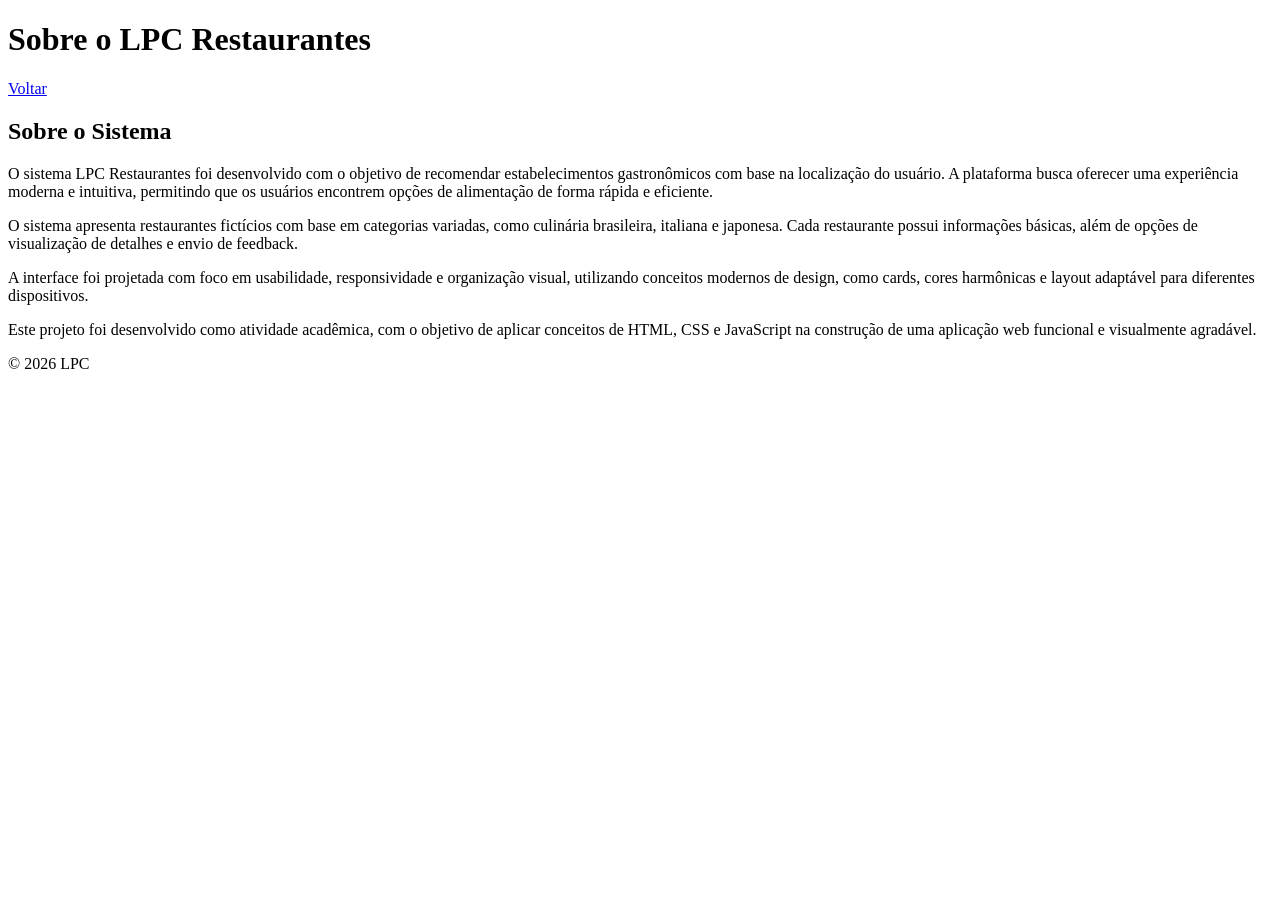
==== public/sobre.html @ ff784747 "Projeto restaurante completo" ====
<!DOCTYPE html>
<html lang="pt-br">
<head>
<meta charset="UTF-8">
<meta name="viewport" content="width=device-width, initial-scale=1.0">
<title>Sobre o Sistema</title>
<link rel="stylesheet" href="style.css">
</head>

<body>

<header>
    <h1>Sobre o LPC Restaurantes</h1>
    <nav>
        <a href="index.html">Voltar</a>
    </nav>
</header>

<section class="conteudo">

    <h2>Sobre o Sistema</h2>

    <div class="colunas">

        <p>
        O sistema LPC Restaurantes foi desenvolvido com o objetivo de recomendar estabelecimentos gastronômicos com base na localização do usuário. A plataforma busca oferecer uma experiência moderna e intuitiva, permitindo que os usuários encontrem opções de alimentação de forma rápida e eficiente.
        </p>

        <p>
        O sistema apresenta restaurantes fictícios com base em categorias variadas, como culinária brasileira, italiana e japonesa. Cada restaurante possui informações básicas, além de opções de visualização de detalhes e envio de feedback.
        </p>

        <p>
        A interface foi projetada com foco em usabilidade, responsividade e organização visual, utilizando conceitos modernos de design, como cards, cores harmônicas e layout adaptável para diferentes dispositivos.
        </p>

        <p>
        Este projeto foi desenvolvido como atividade acadêmica, com o objetivo de aplicar conceitos de HTML, CSS e JavaScript na construção de uma aplicação web funcional e visualmente agradável.
        </p>

    </div>

</section>

<footer>
    © 2026 LPC
</footer>

</body>
</html>
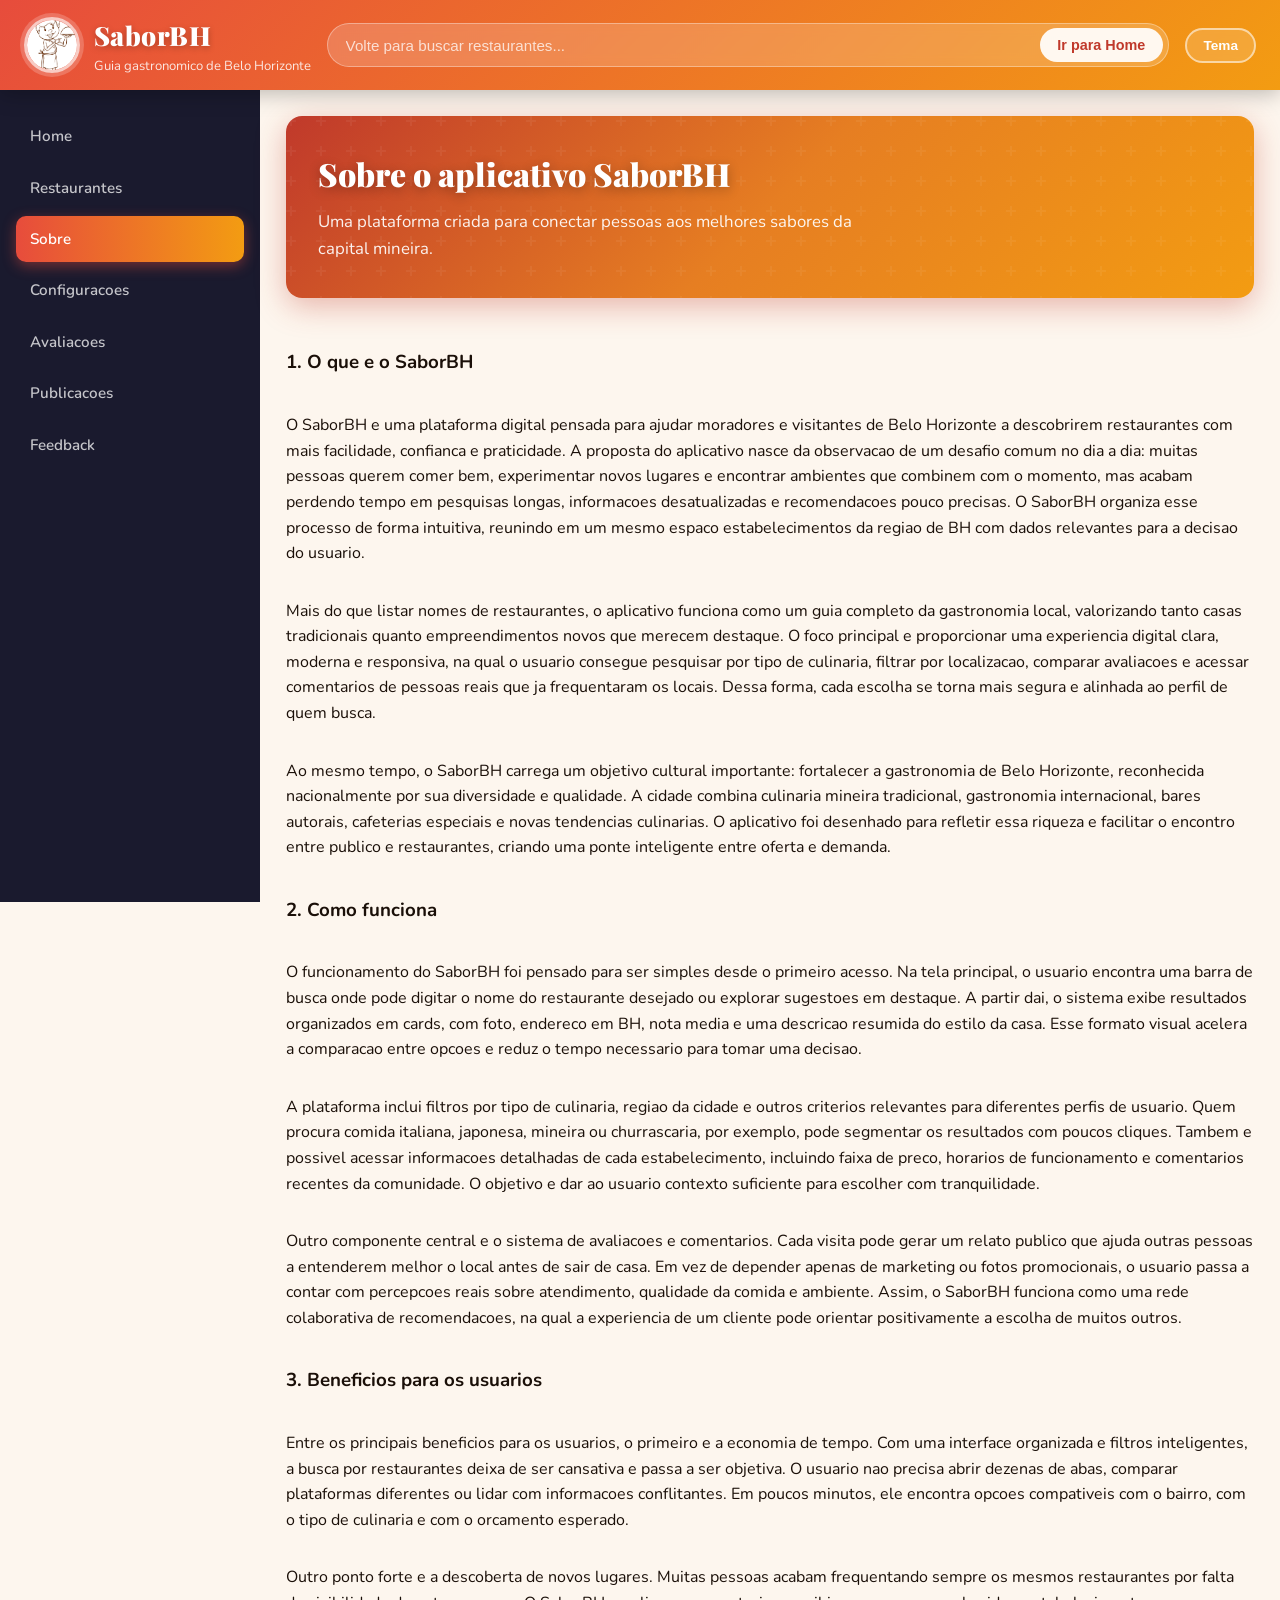
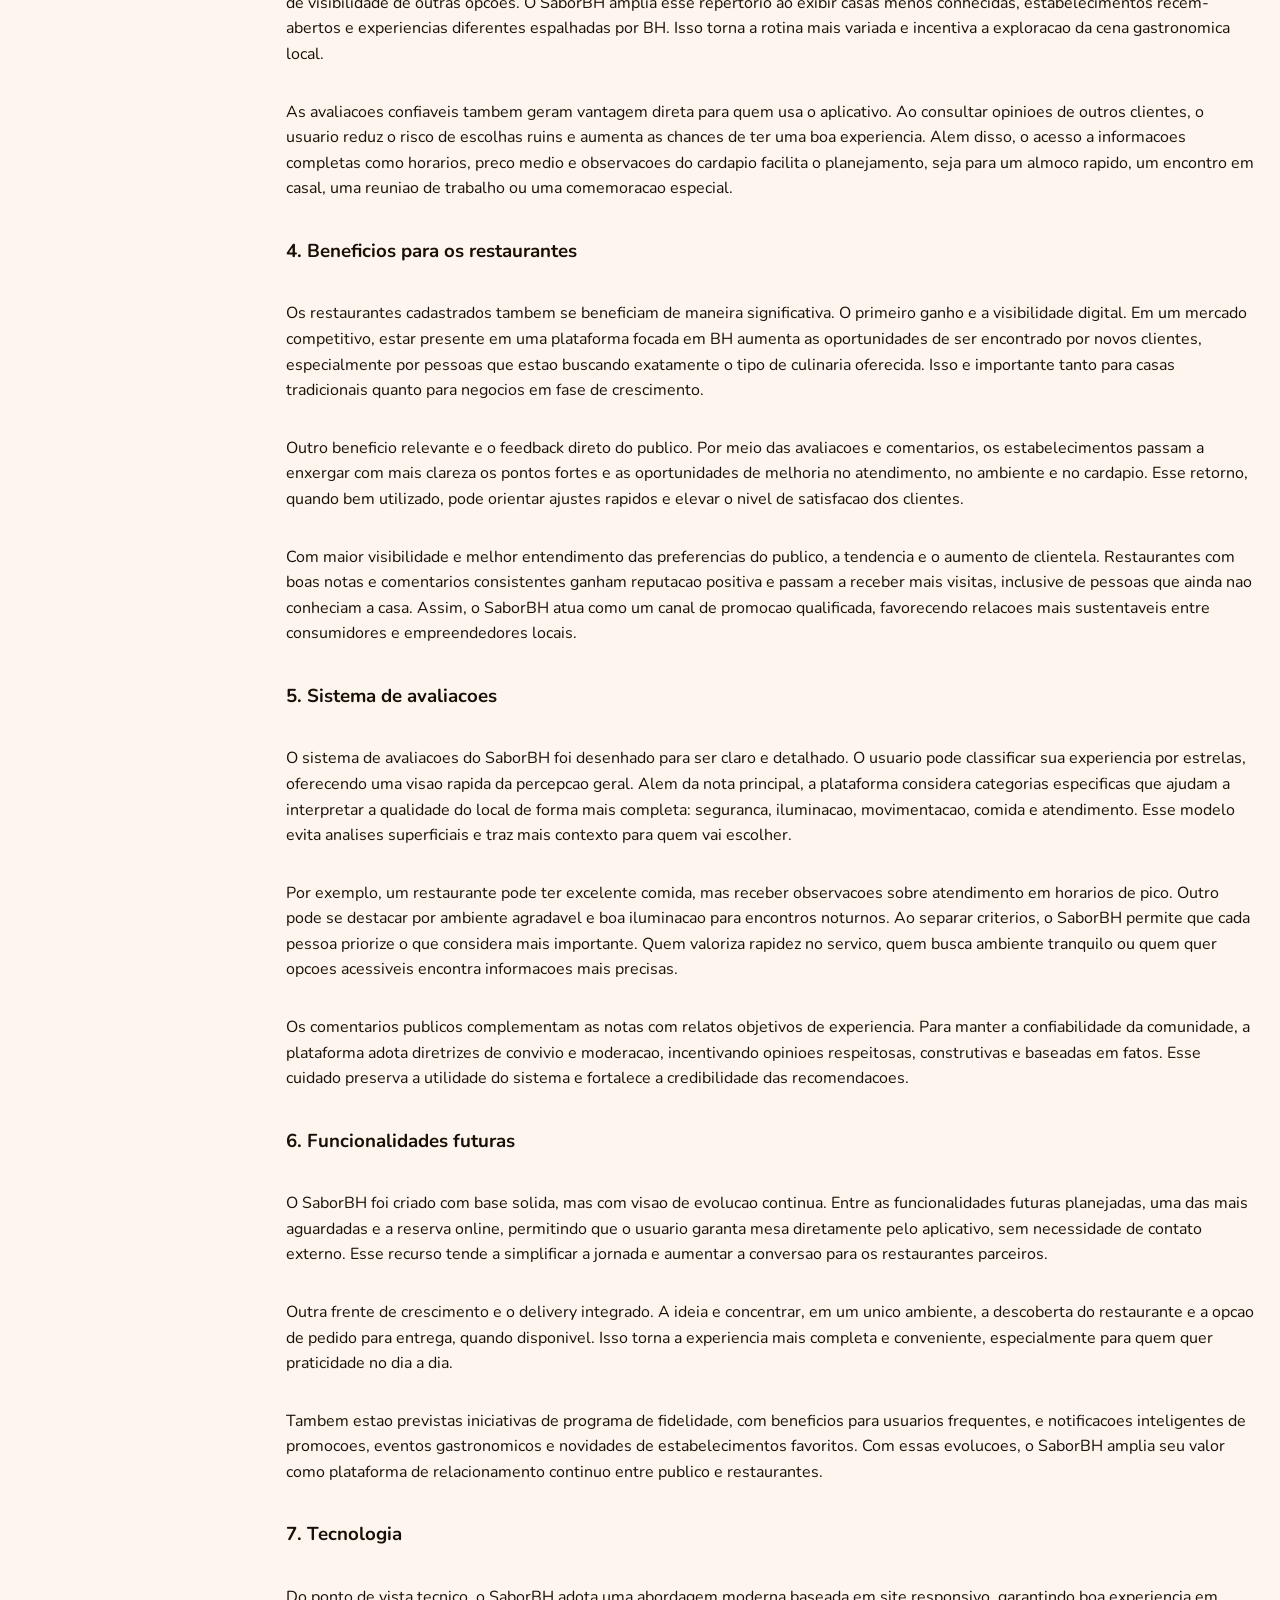
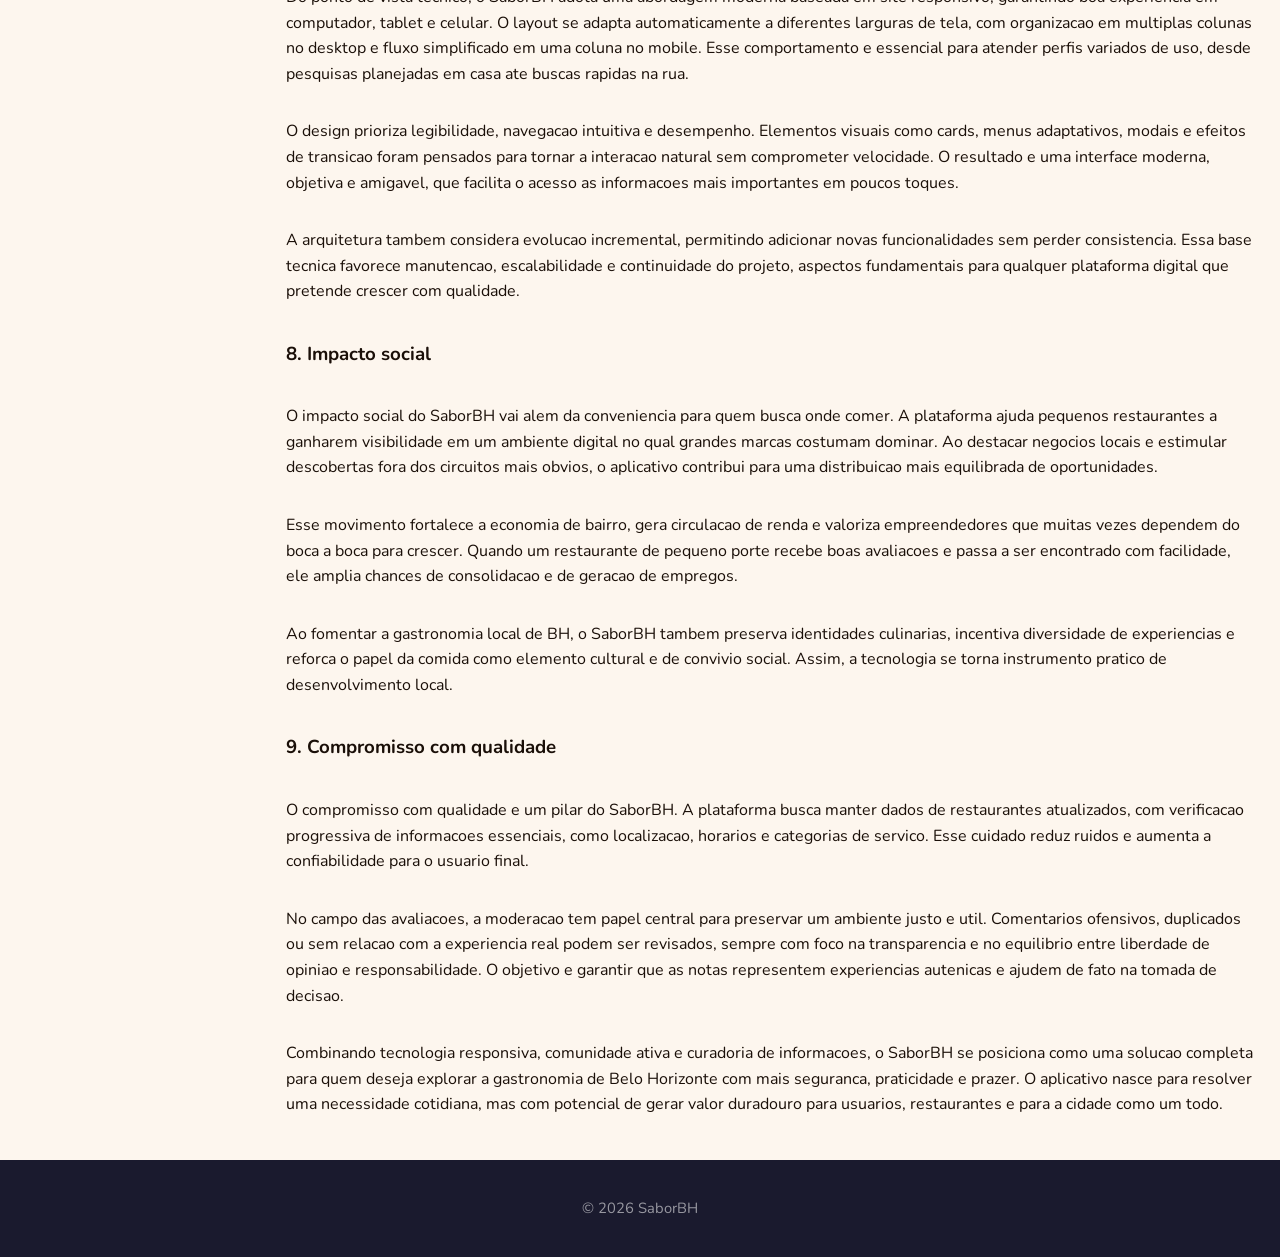
==== commit a78b76ae: "adicionei nova página sobre e melhorias no layout" ====
--- a/public/sobre.html
+++ b/public/sobre.html
@@ -1,50 +1,111 @@
 <!DOCTYPE html>
-<html lang="pt-br">
+<html lang="pt-BR">
 <head>
-<meta charset="UTF-8">
-<meta name="viewport" content="width=device-width, initial-scale=1.0">
-<title>Sobre o Sistema</title>
-<link rel="stylesheet" href="style.css">
+  <meta charset="UTF-8">
+  <meta name="viewport" content="width=device-width, initial-scale=1.0">
+  <title>Sobre o SaborBH</title>
+  <link rel="stylesheet" href="style.css">
 </head>
+<body>
+  <header class="top-header">
+    <div class="brand">
+      <img src="img/logo-chef.jpeg" alt="Logo SaborBH com chef" class="brand-logo">
+      <div class="brand-text">
+        <h1>SaborBH</h1>
+        <p>Guia gastronomico de Belo Horizonte</p>
+      </div>
+    </div>
+    <form class="search-box" action="index.html">
+      <input type="search" placeholder="Volte para buscar restaurantes..." aria-label="Pesquisar">
+      <button type="submit">Ir para Home</button>
+    </form>
+    <div class="header-actions">
+      <button id="themeToggle" class="icon-btn" type="button" aria-label="Alternar tema">Tema</button>
+      <button id="hamburgerBtn" class="icon-btn mobile-only" type="button" aria-label="Abrir menu">Menu</button>
+    </div>
+  </header>
 
-<body>
+  <nav class="mobile-nav" id="mobileNav">
+    <a href="index.html">Home</a>
+    <a href="index.html#restaurantes">Restaurantes</a>
+    <a href="sobre.html" class="active">Sobre</a>
+    <a href="index.html#configuracoes">Configuracoes</a>
+    <a href="index.html#avaliacoes">Avaliacoes</a>
+    <a href="index.html#publicacoes">Publicacoes</a>
+    <a href="index.html#feedback">Feedback</a>
+  </nav>
 
-<header>
-    <h1>Sobre o LPC Restaurantes</h1>
-    <nav>
-        <a href="index.html">Voltar</a>
-    </nav>
-</header>
+  <div class="app-shell about-shell">
+    <aside class="sidebar" id="sidebar">
+      <nav>
+        <a href="index.html">Home</a>
+        <a href="index.html#restaurantes">Restaurantes</a>
+        <a href="sobre.html" class="active">Sobre</a>
+        <a href="index.html#configuracoes">Configuracoes</a>
+        <a href="index.html#avaliacoes">Avaliacoes</a>
+        <a href="index.html#publicacoes">Publicacoes</a>
+        <a href="index.html#feedback">Feedback</a>
+      </nav>
+    </aside>
 
-<section class="conteudo">
+    <main class="main-content">
+      <section class="hero">
+        <h2>Sobre o aplicativo SaborBH</h2>
+        <p>Uma plataforma criada para conectar pessoas aos melhores sabores da capital mineira.</p>
+      </section>
 
-    <h2>Sobre o Sistema</h2>
+      <article class="about-content">
+        <h3>1. O que e o SaborBH</h3>
+        <p>O SaborBH e uma plataforma digital pensada para ajudar moradores e visitantes de Belo Horizonte a descobrirem restaurantes com mais facilidade, confianca e praticidade. A proposta do aplicativo nasce da observacao de um desafio comum no dia a dia: muitas pessoas querem comer bem, experimentar novos lugares e encontrar ambientes que combinem com o momento, mas acabam perdendo tempo em pesquisas longas, informacoes desatualizadas e recomendacoes pouco precisas. O SaborBH organiza esse processo de forma intuitiva, reunindo em um mesmo espaco estabelecimentos da regiao de BH com dados relevantes para a decisao do usuario.</p>
+        <p>Mais do que listar nomes de restaurantes, o aplicativo funciona como um guia completo da gastronomia local, valorizando tanto casas tradicionais quanto empreendimentos novos que merecem destaque. O foco principal e proporcionar uma experiencia digital clara, moderna e responsiva, na qual o usuario consegue pesquisar por tipo de culinaria, filtrar por localizacao, comparar avaliacoes e acessar comentarios de pessoas reais que ja frequentaram os locais. Dessa forma, cada escolha se torna mais segura e alinhada ao perfil de quem busca.</p>
+        <p>Ao mesmo tempo, o SaborBH carrega um objetivo cultural importante: fortalecer a gastronomia de Belo Horizonte, reconhecida nacionalmente por sua diversidade e qualidade. A cidade combina culinaria mineira tradicional, gastronomia internacional, bares autorais, cafeterias especiais e novas tendencias culinarias. O aplicativo foi desenhado para refletir essa riqueza e facilitar o encontro entre publico e restaurantes, criando uma ponte inteligente entre oferta e demanda.</p>
 
-    <div class="colunas">
+        <h3>2. Como funciona</h3>
+        <p>O funcionamento do SaborBH foi pensado para ser simples desde o primeiro acesso. Na tela principal, o usuario encontra uma barra de busca onde pode digitar o nome do restaurante desejado ou explorar sugestoes em destaque. A partir dai, o sistema exibe resultados organizados em cards, com foto, endereco em BH, nota media e uma descricao resumida do estilo da casa. Esse formato visual acelera a comparacao entre opcoes e reduz o tempo necessario para tomar uma decisao.</p>
+        <p>A plataforma inclui filtros por tipo de culinaria, regiao da cidade e outros criterios relevantes para diferentes perfis de usuario. Quem procura comida italiana, japonesa, mineira ou churrascaria, por exemplo, pode segmentar os resultados com poucos cliques. Tambem e possivel acessar informacoes detalhadas de cada estabelecimento, incluindo faixa de preco, horarios de funcionamento e comentarios recentes da comunidade. O objetivo e dar ao usuario contexto suficiente para escolher com tranquilidade.</p>
+        <p>Outro componente central e o sistema de avaliacoes e comentarios. Cada visita pode gerar um relato publico que ajuda outras pessoas a entenderem melhor o local antes de sair de casa. Em vez de depender apenas de marketing ou fotos promocionais, o usuario passa a contar com percepcoes reais sobre atendimento, qualidade da comida e ambiente. Assim, o SaborBH funciona como uma rede colaborativa de recomendacoes, na qual a experiencia de um cliente pode orientar positivamente a escolha de muitos outros.</p>
 
-        <p>
-        O sistema LPC Restaurantes foi desenvolvido com o objetivo de recomendar estabelecimentos gastronômicos com base na localização do usuário. A plataforma busca oferecer uma experiência moderna e intuitiva, permitindo que os usuários encontrem opções de alimentação de forma rápida e eficiente.
-        </p>
+        <h3>3. Beneficios para os usuarios</h3>
+        <p>Entre os principais beneficios para os usuarios, o primeiro e a economia de tempo. Com uma interface organizada e filtros inteligentes, a busca por restaurantes deixa de ser cansativa e passa a ser objetiva. O usuario nao precisa abrir dezenas de abas, comparar plataformas diferentes ou lidar com informacoes conflitantes. Em poucos minutos, ele encontra opcoes compativeis com o bairro, com o tipo de culinaria e com o orcamento esperado.</p>
+        <p>Outro ponto forte e a descoberta de novos lugares. Muitas pessoas acabam frequentando sempre os mesmos restaurantes por falta de visibilidade de outras opcoes. O SaborBH amplia esse repertorio ao exibir casas menos conhecidas, estabelecimentos recem-abertos e experiencias diferentes espalhadas por BH. Isso torna a rotina mais variada e incentiva a exploracao da cena gastronomica local.</p>
+        <p>As avaliacoes confiaveis tambem geram vantagem direta para quem usa o aplicativo. Ao consultar opinioes de outros clientes, o usuario reduz o risco de escolhas ruins e aumenta as chances de ter uma boa experiencia. Alem disso, o acesso a informacoes completas como horarios, preco medio e observacoes do cardapio facilita o planejamento, seja para um almoco rapido, um encontro em casal, uma reuniao de trabalho ou uma comemoracao especial.</p>
 
-        <p>
-        O sistema apresenta restaurantes fictícios com base em categorias variadas, como culinária brasileira, italiana e japonesa. Cada restaurante possui informações básicas, além de opções de visualização de detalhes e envio de feedback.
-        </p>
+        <h3>4. Beneficios para os restaurantes</h3>
+        <p>Os restaurantes cadastrados tambem se beneficiam de maneira significativa. O primeiro ganho e a visibilidade digital. Em um mercado competitivo, estar presente em uma plataforma focada em BH aumenta as oportunidades de ser encontrado por novos clientes, especialmente por pessoas que estao buscando exatamente o tipo de culinaria oferecida. Isso e importante tanto para casas tradicionais quanto para negocios em fase de crescimento.</p>
+        <p>Outro beneficio relevante e o feedback direto do publico. Por meio das avaliacoes e comentarios, os estabelecimentos passam a enxergar com mais clareza os pontos fortes e as oportunidades de melhoria no atendimento, no ambiente e no cardapio. Esse retorno, quando bem utilizado, pode orientar ajustes rapidos e elevar o nivel de satisfacao dos clientes.</p>
+        <p>Com maior visibilidade e melhor entendimento das preferencias do publico, a tendencia e o aumento de clientela. Restaurantes com boas notas e comentarios consistentes ganham reputacao positiva e passam a receber mais visitas, inclusive de pessoas que ainda nao conheciam a casa. Assim, o SaborBH atua como um canal de promocao qualificada, favorecendo relacoes mais sustentaveis entre consumidores e empreendedores locais.</p>
 
-        <p>
-        A interface foi projetada com foco em usabilidade, responsividade e organização visual, utilizando conceitos modernos de design, como cards, cores harmônicas e layout adaptável para diferentes dispositivos.
-        </p>
+        <h3>5. Sistema de avaliacoes</h3>
+        <p>O sistema de avaliacoes do SaborBH foi desenhado para ser claro e detalhado. O usuario pode classificar sua experiencia por estrelas, oferecendo uma visao rapida da percepcao geral. Alem da nota principal, a plataforma considera categorias especificas que ajudam a interpretar a qualidade do local de forma mais completa: seguranca, iluminacao, movimentacao, comida e atendimento. Esse modelo evita analises superficiais e traz mais contexto para quem vai escolher.</p>
+        <p>Por exemplo, um restaurante pode ter excelente comida, mas receber observacoes sobre atendimento em horarios de pico. Outro pode se destacar por ambiente agradavel e boa iluminacao para encontros noturnos. Ao separar criterios, o SaborBH permite que cada pessoa priorize o que considera mais importante. Quem valoriza rapidez no servico, quem busca ambiente tranquilo ou quem quer opcoes acessiveis encontra informacoes mais precisas.</p>
+        <p>Os comentarios publicos complementam as notas com relatos objetivos de experiencia. Para manter a confiabilidade da comunidade, a plataforma adota diretrizes de convivio e moderacao, incentivando opinioes respeitosas, construtivas e baseadas em fatos. Esse cuidado preserva a utilidade do sistema e fortalece a credibilidade das recomendacoes.</p>
 
-        <p>
-        Este projeto foi desenvolvido como atividade acadêmica, com o objetivo de aplicar conceitos de HTML, CSS e JavaScript na construção de uma aplicação web funcional e visualmente agradável.
-        </p>
+        <h3>6. Funcionalidades futuras</h3>
+        <p>O SaborBH foi criado com base solida, mas com visao de evolucao continua. Entre as funcionalidades futuras planejadas, uma das mais aguardadas e a reserva online, permitindo que o usuario garanta mesa diretamente pelo aplicativo, sem necessidade de contato externo. Esse recurso tende a simplificar a jornada e aumentar a conversao para os restaurantes parceiros.</p>
+        <p>Outra frente de crescimento e o delivery integrado. A ideia e concentrar, em um unico ambiente, a descoberta do restaurante e a opcao de pedido para entrega, quando disponivel. Isso torna a experiencia mais completa e conveniente, especialmente para quem quer praticidade no dia a dia.</p>
+        <p>Tambem estao previstas iniciativas de programa de fidelidade, com beneficios para usuarios frequentes, e notificacoes inteligentes de promocoes, eventos gastronomicos e novidades de estabelecimentos favoritos. Com essas evolucoes, o SaborBH amplia seu valor como plataforma de relacionamento continuo entre publico e restaurantes.</p>
 
-    </div>
+        <h3>7. Tecnologia</h3>
+        <p>Do ponto de vista tecnico, o SaborBH adota uma abordagem moderna baseada em site responsivo, garantindo boa experiencia em computador, tablet e celular. O layout se adapta automaticamente a diferentes larguras de tela, com organizacao em multiplas colunas no desktop e fluxo simplificado em uma coluna no mobile. Esse comportamento e essencial para atender perfis variados de uso, desde pesquisas planejadas em casa ate buscas rapidas na rua.</p>
+        <p>O design prioriza legibilidade, navegacao intuitiva e desempenho. Elementos visuais como cards, menus adaptativos, modais e efeitos de transicao foram pensados para tornar a interacao natural sem comprometer velocidade. O resultado e uma interface moderna, objetiva e amigavel, que facilita o acesso as informacoes mais importantes em poucos toques.</p>
+        <p>A arquitetura tambem considera evolucao incremental, permitindo adicionar novas funcionalidades sem perder consistencia. Essa base tecnica favorece manutencao, escalabilidade e continuidade do projeto, aspectos fundamentais para qualquer plataforma digital que pretende crescer com qualidade.</p>
 
-</section>
+        <h3>8. Impacto social</h3>
+        <p>O impacto social do SaborBH vai alem da conveniencia para quem busca onde comer. A plataforma ajuda pequenos restaurantes a ganharem visibilidade em um ambiente digital no qual grandes marcas costumam dominar. Ao destacar negocios locais e estimular descobertas fora dos circuitos mais obvios, o aplicativo contribui para uma distribuicao mais equilibrada de oportunidades.</p>
+        <p>Esse movimento fortalece a economia de bairro, gera circulacao de renda e valoriza empreendedores que muitas vezes dependem do boca a boca para crescer. Quando um restaurante de pequeno porte recebe boas avaliacoes e passa a ser encontrado com facilidade, ele amplia chances de consolidacao e de geracao de empregos.</p>
+        <p>Ao fomentar a gastronomia local de BH, o SaborBH tambem preserva identidades culinarias, incentiva diversidade de experiencias e reforca o papel da comida como elemento cultural e de convivio social. Assim, a tecnologia se torna instrumento pratico de desenvolvimento local.</p>
 
-<footer>
-    © 2026 LPC
-</footer>
+        <h3>9. Compromisso com qualidade</h3>
+        <p>O compromisso com qualidade e um pilar do SaborBH. A plataforma busca manter dados de restaurantes atualizados, com verificacao progressiva de informacoes essenciais, como localizacao, horarios e categorias de servico. Esse cuidado reduz ruidos e aumenta a confiabilidade para o usuario final.</p>
+        <p>No campo das avaliacoes, a moderacao tem papel central para preservar um ambiente justo e util. Comentarios ofensivos, duplicados ou sem relacao com a experiencia real podem ser revisados, sempre com foco na transparencia e no equilibrio entre liberdade de opiniao e responsabilidade. O objetivo e garantir que as notas representem experiencias autenicas e ajudem de fato na tomada de decisao.</p>
+        <p>Combinando tecnologia responsiva, comunidade ativa e curadoria de informacoes, o SaborBH se posiciona como uma solucao completa para quem deseja explorar a gastronomia de Belo Horizonte com mais seguranca, praticidade e prazer. O aplicativo nasce para resolver uma necessidade cotidiana, mas com potencial de gerar valor duradouro para usuarios, restaurantes e para a cidade como um todo.</p>
+      </article>
+    </main>
+  </div>
 
+  <footer>
+    <p>© 2026 SaborBH</p>
+  </footer>
+  <script src="script.js"></script>
 </body>
 </html>
--- a/public/style.css
+++ b/public/style.css
@@ -0,0 +1,783 @@
+/* ===================================================
+   SaborBH — Design System
+   Paleta: vermelho-laranja-dourado (restaurante)
+   Tipografia: Georgia (display) + Segoe UI (corpo)
+   =================================================== */
+
+@import url('https://fonts.googleapis.com/css2?family=Playfair+Display:wght@700;900&family=Nunito:wght@400;600;700&display=swap');
+
+:root {
+  /* Cores base */
+  --bg:            #fdf6ee;
+  --surface:       #ffffff;
+  --surface-alt:   #fff3e0;
+  --surface-soft:  #ffecd2;
+
+  /* Texto */
+  --text:          #1a0f08;
+  --text-sec:      #5a3a26;
+  --muted:         #8b6351;
+
+  /* Marca */
+  --red:           #e74c3c;
+  --red-deep:      #c0392b;
+  --orange:        #f39c12;
+  --orange-deep:   #d68910;
+  --gold:          #f1c40f;
+  --gold-deep:     #d4ac0d;
+
+  /* Ação */
+  --btn-blue:      #3498db;
+  --btn-blue-deep: #2176ae;
+  --btn-green:     #27ae60;
+  --btn-green-deep:#1e8449;
+
+  /* Gradientes */
+  --header-grad:   linear-gradient(135deg, #e74c3c 0%, #f39c12 100%);
+  --hero-grad:     linear-gradient(135deg, #c0392b 0%, #e67e22 50%, #f39c12 100%);
+  --sidebar-bg:    #1a1a2e;
+  --sidebar-hover: #16213e;
+  --sidebar-active:#e74c3c;
+
+  /* Sombras */
+  --shadow-card:   0 4px 16px rgba(231,76,60,0.10);
+  --shadow-hover:  0 8px 28px rgba(231,76,60,0.28);
+  --shadow-btn:    0 3px 10px rgba(0,0,0,0.18);
+
+  /* Bordas */
+  --border:        #fcd5b0;
+  --radius:        16px;
+  --radius-sm:     10px;
+  --radius-pill:   999px;
+}
+
+/* Dark mode */
+body.dark {
+  --bg:            #110b07;
+  --surface:       #1e1108;
+  --surface-alt:   #261509;
+  --surface-soft:  #2e1a0d;
+  --text:          #fdebd0;
+  --text-sec:      #f0c08a;
+  --muted:         #c48e6a;
+  --border:        #4a2e1a;
+  --shadow-card:   0 4px 18px rgba(0,0,0,0.45);
+  --shadow-hover:  0 10px 32px rgba(231,76,60,0.35);
+}
+
+/* ─── Reset ─────────────────────────────────────── */
+*, *::before, *::after { box-sizing: border-box; }
+
+body {
+  margin: 0;
+  font-family: 'Nunito', 'Segoe UI', Tahoma, sans-serif;
+  background: var(--bg);
+  color: var(--text);
+  line-height: 1.6;
+  transition: background .3s ease, color .3s ease;
+}
+
+a { color: inherit; text-decoration: none; }
+
+/* ─── HEADER ─────────────────────────────────────── */
+.top-header {
+  position: sticky;
+  top: 0;
+  z-index: 100;
+  background: var(--header-grad);
+  display: grid;
+  grid-template-columns: auto 1fr auto;
+  gap: 1rem;
+  align-items: center;
+  padding: 0.85rem 1.5rem;
+  box-shadow: 0 4px 20px rgba(0,0,0,0.25);
+}
+
+.brand {
+  display: flex;
+  align-items: center;
+  gap: 0.85rem;
+}
+
+.brand-logo {
+  width: 56px;
+  height: 56px;
+  border-radius: 50%;
+  object-fit: cover;
+  border: 3px solid rgba(255,255,255,0.7);
+  box-shadow: 0 0 0 4px rgba(255,255,255,0.2);
+  transition: transform .3s ease;
+}
+
+.brand-logo:hover { transform: scale(1.08) rotate(3deg); }
+
+.brand-text h1 {
+  margin: 0;
+  font-family: 'Playfair Display', Georgia, serif;
+  font-size: 1.65rem;
+  font-weight: 900;
+  color: #fff;
+  letter-spacing: 0.5px;
+  text-shadow: 0 2px 6px rgba(0,0,0,0.25);
+}
+
+.brand-text p {
+  margin: 0;
+  font-size: 0.82rem;
+  color: rgba(255,255,255,0.85);
+}
+
+/* Search */
+.search-box {
+  display: flex;
+  align-items: center;
+  gap: 0.5rem;
+  background: rgba(255,255,255,0.18);
+  border: 1px solid rgba(255,255,255,0.35);
+  border-radius: var(--radius-pill);
+  padding: 0.25rem 0.35rem 0.25rem 1rem;
+  backdrop-filter: blur(6px);
+  transition: background .25s ease, box-shadow .25s ease;
+}
+
+.search-box:focus-within {
+  background: rgba(255,255,255,0.28);
+  box-shadow: 0 0 0 3px rgba(255,255,255,0.35);
+}
+
+.search-box input {
+  flex: 1;
+  border: none;
+  background: transparent;
+  color: #fff;
+  font-size: 0.95rem;
+  outline: none;
+  min-width: 0;
+}
+
+.search-box input::placeholder { color: rgba(255,255,255,0.75); }
+
+.search-box button {
+  background: rgba(255,255,255,0.92);
+  color: var(--red-deep);
+  border: none;
+  border-radius: var(--radius-pill);
+  padding: 0.55rem 1.1rem;
+  font-weight: 700;
+  font-size: 0.9rem;
+  cursor: pointer;
+  transition: background .25s ease, transform .2s ease;
+  white-space: nowrap;
+}
+
+.search-box button:hover {
+  background: #fff;
+  transform: scale(1.04);
+}
+
+/* Header actions */
+.header-actions { display: flex; gap: 0.5rem; }
+
+.icon-btn {
+  border: 2px solid rgba(255,255,255,0.55);
+  border-radius: var(--radius-pill);
+  padding: 0.5rem 1rem;
+  background: rgba(255,255,255,0.15);
+  color: #fff;
+  font-weight: 700;
+  font-size: 0.85rem;
+  cursor: pointer;
+  transition: background .25s ease, border-color .25s ease, transform .2s ease;
+  backdrop-filter: blur(4px);
+}
+
+.icon-btn:hover {
+  background: rgba(255,255,255,0.30);
+  border-color: rgba(255,255,255,0.80);
+  transform: translateY(-2px);
+}
+
+/* ─── LAYOUT SHELL ───────────────────────────────── */
+.app-shell {
+  display: grid;
+  grid-template-columns: 260px minmax(0, 1fr);
+  min-height: calc(100vh - 88px);
+}
+
+/* ─── SIDEBAR ─────────────────────────────────────── */
+.sidebar {
+  background: var(--sidebar-bg);
+  padding: 1.4rem 1rem;
+  position: sticky;
+  top: 88px;
+  height: calc(100vh - 88px);
+  overflow-y: auto;
+  flex-shrink: 0;
+}
+
+.sidebar-label {
+  font-size: 0.72rem;
+  font-weight: 700;
+  letter-spacing: 1.5px;
+  text-transform: uppercase;
+  color: rgba(255,255,255,0.35);
+  padding: 0 0.5rem;
+  margin: 1rem 0 0.5rem;
+}
+
+.sidebar-label:first-child { margin-top: 0; }
+
+.sidebar nav {
+  display: flex;
+  flex-direction: column;
+  gap: 0.3rem;
+}
+
+.sidebar nav a {
+  display: flex;
+  align-items: center;
+  gap: 0.75rem;
+  padding: 0.7rem 0.9rem;
+  border-radius: var(--radius-sm);
+  color: rgba(255,255,255,0.75);
+  font-weight: 600;
+  font-size: 0.95rem;
+  transition: background .25s ease, color .25s ease, transform .2s ease;
+}
+
+.sidebar nav a .nav-icon {
+  font-size: 1.15rem;
+  flex-shrink: 0;
+}
+
+.sidebar nav a:hover {
+  background: var(--sidebar-hover);
+  color: #fff;
+  transform: translateX(4px);
+}
+
+.sidebar nav a.active {
+  background: linear-gradient(90deg, var(--red), var(--orange));
+  color: #fff;
+  box-shadow: 0 4px 14px rgba(231,76,60,0.45);
+}
+
+/* ─── MOBILE NAV ──────────────────────────────────── */
+.mobile-nav {
+  display: none;
+  background: var(--sidebar-bg);
+  padding: 0.8rem 1rem;
+  gap: 0.25rem;
+}
+
+.mobile-nav.open {
+  display: grid;
+}
+
+.mobile-nav a {
+  display: flex;
+  align-items: center;
+  gap: 0.6rem;
+  padding: 0.65rem 0.85rem;
+  border-radius: var(--radius-sm);
+  color: rgba(255,255,255,0.8);
+  font-weight: 600;
+  transition: background .25s ease, color .25s ease;
+}
+
+.mobile-nav a:hover { background: var(--sidebar-hover); color: #fff; }
+.mobile-nav a.active { background: var(--red); color: #fff; }
+
+/* ─── MAIN CONTENT ────────────────────────────────── */
+.main-content { padding: 1.6rem; }
+
+/* ─── HERO ────────────────────────────────────────── */
+.hero {
+  background: var(--hero-grad);
+  border-radius: var(--radius);
+  padding: 2rem 2rem 2.2rem;
+  margin-bottom: 2rem;
+  color: #fff;
+  position: relative;
+  overflow: hidden;
+  box-shadow: 0 8px 30px rgba(192,57,43,0.35);
+}
+
+.hero::before {
+  content: '';
+  position: absolute;
+  inset: 0;
+  background: url("data:image/svg+xml,%3Csvg width='60' height='60' viewBox='0 0 60 60' xmlns='http://www.w3.org/2000/svg'%3E%3Cg fill='none' fill-rule='evenodd'%3E%3Cg fill='%23ffffff' fill-opacity='0.05'%3E%3Cpath d='M36 34v-4h-2v4h-4v2h4v4h2v-4h4v-2h-4zm0-30V0h-2v4h-4v2h4v4h2V6h4V4h-4zM6 34v-4H4v4H0v2h4v4h2v-4h4v-2H6zM6 4V0H4v4H0v2h4v4h2V6h4V4H6z'/%3E%3C/g%3E%3C/g%3E%3C/svg%3E");
+  pointer-events: none;
+}
+
+.hero h2 {
+  margin: 0 0 0.6rem;
+  font-family: 'Playfair Display', Georgia, serif;
+  font-size: 2rem;
+  font-weight: 900;
+  text-shadow: 0 3px 12px rgba(0,0,0,0.3);
+  position: relative;
+}
+
+.hero p {
+  margin: 0;
+  font-size: 1.05rem;
+  color: rgba(255,255,255,0.92);
+  max-width: 580px;
+  position: relative;
+}
+
+/* ─── SECTION TITLE ────────────────────────────────── */
+.section-title {
+  display: flex;
+  justify-content: space-between;
+  align-items: center;
+  gap: 1rem;
+  margin-bottom: 1rem;
+}
+
+.section-title h3 {
+  margin: 0;
+  font-family: 'Playfair Display', Georgia, serif;
+  font-size: 1.4rem;
+  font-weight: 700;
+  color: var(--red-deep);
+}
+
+.text-link {
+  color: var(--btn-blue);
+  font-weight: 700;
+  font-size: 0.9rem;
+  border-bottom: 1.5px solid transparent;
+  transition: border-color .2s ease;
+}
+
+.text-link:hover { border-bottom-color: var(--btn-blue); }
+
+/* ─── CARDS GRID ────────────────────────────────────── */
+.cards-grid {
+  display: grid;
+  grid-template-columns: repeat(3, minmax(0, 1fr));
+  gap: 1.4rem;
+}
+
+/* ─── RESTAURANT CARD ───────────────────────────────── */
+.restaurant-card {
+  background: var(--surface);
+  border: 1px solid var(--border);
+  border-radius: var(--radius);
+  overflow: hidden;
+  box-shadow: var(--shadow-card);
+  transition: transform .3s ease, box-shadow .3s ease;
+  display: flex;
+  flex-direction: column;
+}
+
+.restaurant-card:hover {
+  transform: translateY(-7px);
+  box-shadow: var(--shadow-hover);
+}
+
+.card-img-wrap {
+  position: relative;
+  overflow: hidden;
+  height: 200px;
+}
+
+.card-img-wrap img {
+  width: 100%;
+  height: 100%;
+  object-fit: cover;
+  display: block;
+  transition: transform .45s ease;
+}
+
+.restaurant-card:hover .card-img-wrap img { transform: scale(1.07); }
+
+/* Gradient overlay on image */
+.card-img-wrap::after {
+  content: '';
+  position: absolute;
+  bottom: 0; left: 0; right: 0;
+  height: 50%;
+  background: linear-gradient(to top, rgba(0,0,0,0.5), transparent);
+  pointer-events: none;
+}
+
+/* Category badge */
+.card-badge {
+  position: absolute;
+  top: 0.7rem;
+  left: 0.7rem;
+  padding: 0.25rem 0.7rem;
+  border-radius: var(--radius-pill);
+  font-size: 0.75rem;
+  font-weight: 700;
+  color: #fff;
+  z-index: 2;
+  letter-spacing: 0.3px;
+}
+
+.badge-italiana { background: linear-gradient(90deg, #8e44ad, #6c3483); }
+.badge-japonesa  { background: linear-gradient(90deg, #2980b9, #1a5276); }
+.badge-churrasco { background: linear-gradient(90deg, #c0392b, #7b241c); }
+
+.card-body {
+  padding: 1rem 1.1rem 1.1rem;
+  flex: 1;
+  display: flex;
+  flex-direction: column;
+}
+
+.card-body h4 {
+  margin: 0 0 0.3rem;
+  font-family: 'Playfair Display', Georgia, serif;
+  font-size: 1.18rem;
+  font-weight: 700;
+  color: var(--text);
+}
+
+.address {
+  display: flex;
+  align-items: center;
+  gap: 0.35rem;
+  color: var(--muted);
+  font-size: 0.88rem;
+  margin: 0 0 0.4rem;
+}
+
+.stars {
+  margin: 0.35rem 0 0.5rem;
+  color: var(--gold);
+  font-size: 1.1rem;
+  letter-spacing: 1px;
+}
+
+.stars .rating-num {
+  font-size: 0.92rem;
+  font-weight: 700;
+  color: var(--text-sec);
+  margin-left: 0.3rem;
+  vertical-align: middle;
+}
+
+.desc {
+  flex: 1;
+  margin: 0 0 0.9rem;
+  font-size: 0.92rem;
+  color: var(--text-sec);
+  line-height: 1.5;
+}
+
+.card-actions {
+  display: flex;
+  gap: 0.6rem;
+  margin-top: auto;
+}
+
+/* ─── BUTTONS ─────────────────────────────────────── */
+.btn {
+  border: none;
+  border-radius: var(--radius-pill);
+  padding: 0.55rem 1.2rem;
+  font-weight: 700;
+  font-size: 0.88rem;
+  cursor: pointer;
+  transition: transform .25s ease, box-shadow .25s ease, filter .2s ease;
+  box-shadow: var(--shadow-btn);
+}
+
+.btn:hover {
+  transform: translateY(-2px);
+  filter: brightness(1.08);
+  box-shadow: 0 5px 16px rgba(0,0,0,0.22);
+}
+
+.btn-details {
+  background: linear-gradient(135deg, var(--btn-blue), var(--btn-blue-deep));
+  color: #fff;
+}
+
+.btn-feedback {
+  background: linear-gradient(135deg, var(--btn-green), var(--btn-green-deep));
+  color: #fff;
+}
+
+.submit-btn {
+  background: var(--hero-grad);
+  color: #fff;
+  width: 100%;
+  padding: 0.7rem;
+  font-size: 1rem;
+  border-radius: var(--radius-sm);
+  margin-top: 0.25rem;
+}
+
+/* ─── RECENT SECTION ─────────────────────────────── */
+.recent-section {
+  margin-top: 2rem;
+  background: var(--surface);
+  border: 1px solid var(--border);
+  border-radius: var(--radius);
+  padding: 1.2rem 1.4rem;
+  box-shadow: var(--shadow-card);
+}
+
+.recent-section h3 {
+  margin: 0 0 0.9rem;
+  font-family: 'Playfair Display', Georgia, serif;
+  font-size: 1.2rem;
+  font-weight: 700;
+  color: var(--red-deep);
+}
+
+.recent-list {
+  list-style: none;
+  margin: 0;
+  padding: 0;
+  display: flex;
+  flex-direction: column;
+  gap: 0.5rem;
+}
+
+.recent-list li {
+  display: flex;
+  align-items: center;
+  gap: 0.5rem;
+  padding: 0.55rem 0.7rem;
+  border-radius: var(--radius-sm);
+  background: var(--surface-alt);
+  font-size: 0.94rem;
+  font-weight: 600;
+  transition: background .2s ease;
+}
+
+.recent-list li::before {
+  content: '🆕';
+  flex-shrink: 0;
+}
+
+.recent-list li:hover { background: var(--surface-soft); }
+
+/* ─── ABOUT CONTENT (sobre.html) ─────────────────── */
+.about-content {
+  display: grid;
+  gap: 0;
+}
+
+.about-section {
+  padding: 1.8rem 2rem;
+  border-radius: var(--radius);
+  margin-bottom: 1rem;
+  break-inside: avoid;
+}
+
+.about-section:nth-child(odd) {
+  background: var(--surface);
+  border: 1px solid var(--border);
+}
+
+.about-section:nth-child(even) {
+  background: var(--surface-alt);
+  border: 1px solid #fcd5b0;
+}
+
+.about-section h3 {
+  margin: 0 0 1rem;
+  font-family: 'Playfair Display', Georgia, serif;
+  font-size: 1.3rem;
+  font-weight: 700;
+  color: var(--red);
+  display: flex;
+  align-items: center;
+  gap: 0.55rem;
+}
+
+.about-section h3 .sec-icon {
+  font-size: 1.3rem;
+  line-height: 1;
+}
+
+.about-section p {
+  margin: 0 0 0.85rem;
+  color: var(--text-sec);
+  font-size: 0.97rem;
+  line-height: 1.72;
+}
+
+.about-section p:last-child { margin-bottom: 0; }
+
+.highlight-box {
+  background: linear-gradient(135deg, rgba(231,76,60,0.1), rgba(243,156,18,0.12));
+  border-left: 4px solid var(--red);
+  border-radius: 0 var(--radius-sm) var(--radius-sm) 0;
+  padding: 0.9rem 1.1rem;
+  margin: 0.9rem 0;
+  font-weight: 600;
+  color: var(--red-deep);
+}
+
+/* Desktop 2-col text layout for about */
+@media (min-width: 900px) {
+  .about-section .about-cols {
+    columns: 2;
+    column-gap: 2.2rem;
+  }
+
+  .about-section .about-cols p { break-inside: avoid; }
+}
+
+/* ─── FOOTER ─────────────────────────────────────── */
+footer {
+  text-align: center;
+  padding: 1.4rem 1rem;
+  background: var(--sidebar-bg);
+  color: rgba(255,255,255,0.55);
+  font-size: 0.92rem;
+}
+
+footer strong {
+  color: var(--orange);
+}
+
+/* ─── MODALS ──────────────────────────────────────── */
+.modal-overlay {
+  position: fixed;
+  inset: 0;
+  background: rgba(0,0,0,0.62);
+  display: none;
+  justify-content: center;
+  align-items: center;
+  padding: 1rem;
+  z-index: 200;
+  backdrop-filter: blur(3px);
+}
+
+.modal-overlay.open { display: flex; }
+
+.modal-box {
+  width: min(540px, 96vw);
+  background: var(--surface);
+  border: 1px solid var(--border);
+  border-radius: var(--radius);
+  padding: 1.6rem;
+  position: relative;
+  box-shadow: 0 20px 60px rgba(0,0,0,0.38);
+  animation: pop-in .25s ease;
+}
+
+@keyframes pop-in {
+  from { transform: scale(.88); opacity: 0; }
+  to   { transform: scale(1);   opacity: 1; }
+}
+
+.modal-box h3 {
+  margin: 0 0 1rem;
+  font-family: 'Playfair Display', Georgia, serif;
+  font-size: 1.35rem;
+  color: var(--red);
+}
+
+.close-modal {
+  position: absolute;
+  right: 1rem;
+  top: 0.9rem;
+  border: none;
+  background: var(--surface-alt);
+  color: var(--text);
+  font-size: 1rem;
+  font-weight: 700;
+  width: 30px;
+  height: 30px;
+  border-radius: 50%;
+  cursor: pointer;
+  display: flex;
+  align-items: center;
+  justify-content: center;
+  transition: background .2s ease;
+}
+
+.close-modal:hover { background: var(--red); color: #fff; }
+
+#feedbackForm {
+  display: grid;
+  gap: 0.7rem;
+}
+
+#feedbackForm label {
+  font-weight: 700;
+  font-size: 0.9rem;
+  color: var(--text-sec);
+}
+
+#feedbackForm select,
+#feedbackForm textarea {
+  width: 100%;
+  border: 1.5px solid var(--border);
+  border-radius: var(--radius-sm);
+  padding: 0.65rem 0.8rem;
+  background: var(--surface-soft);
+  color: var(--text);
+  font-family: inherit;
+  font-size: 0.95rem;
+  transition: border-color .25s ease, box-shadow .25s ease;
+  outline: none;
+}
+
+#feedbackForm select:focus,
+#feedbackForm textarea:focus {
+  border-color: var(--red);
+  box-shadow: 0 0 0 3px rgba(231,76,60,0.18);
+}
+
+.feedback-message {
+  color: var(--btn-green);
+  font-weight: 700;
+  margin-top: 0.25rem;
+}
+
+/* ─── UTILS ───────────────────────────────────────── */
+.desktop-only { display: inline-flex; }
+.mobile-only  { display: none; }
+
+/* ─── TABLET  (600–900px) ─────────────────────────── */
+@media (max-width: 900px) {
+  .app-shell        { grid-template-columns: 1fr; }
+  .sidebar          { display: none; }
+  .desktop-only     { display: none; }
+
+  .top-header {
+    grid-template-columns: 1fr auto;
+  }
+
+  .search-box { display: none; } /* hide on tablet, shown on mobile-nav */
+
+  .cards-grid { grid-template-columns: repeat(2, minmax(0, 1fr)); }
+
+  .hero h2 { font-size: 1.6rem; }
+}
+
+/* ─── MOBILE  (< 600px) ──────────────────────────── */
+@media (max-width: 599px) {
+  .mobile-only { display: inline-flex; }
+
+  .top-header {
+    grid-template-columns: 1fr auto;
+    padding: 0.75rem 1rem;
+  }
+
+  .brand-logo { width: 46px; height: 46px; }
+  .brand-text h1 { font-size: 1.3rem; }
+
+  .main-content { padding: 1rem; }
+
+  .cards-grid { grid-template-columns: 1fr; }
+
+  .card-actions { flex-direction: column; }
+
+  .hero { padding: 1.3rem; }
+  .hero h2 { font-size: 1.4rem; }
+
+  .about-section { padding: 1.2rem; }
+}
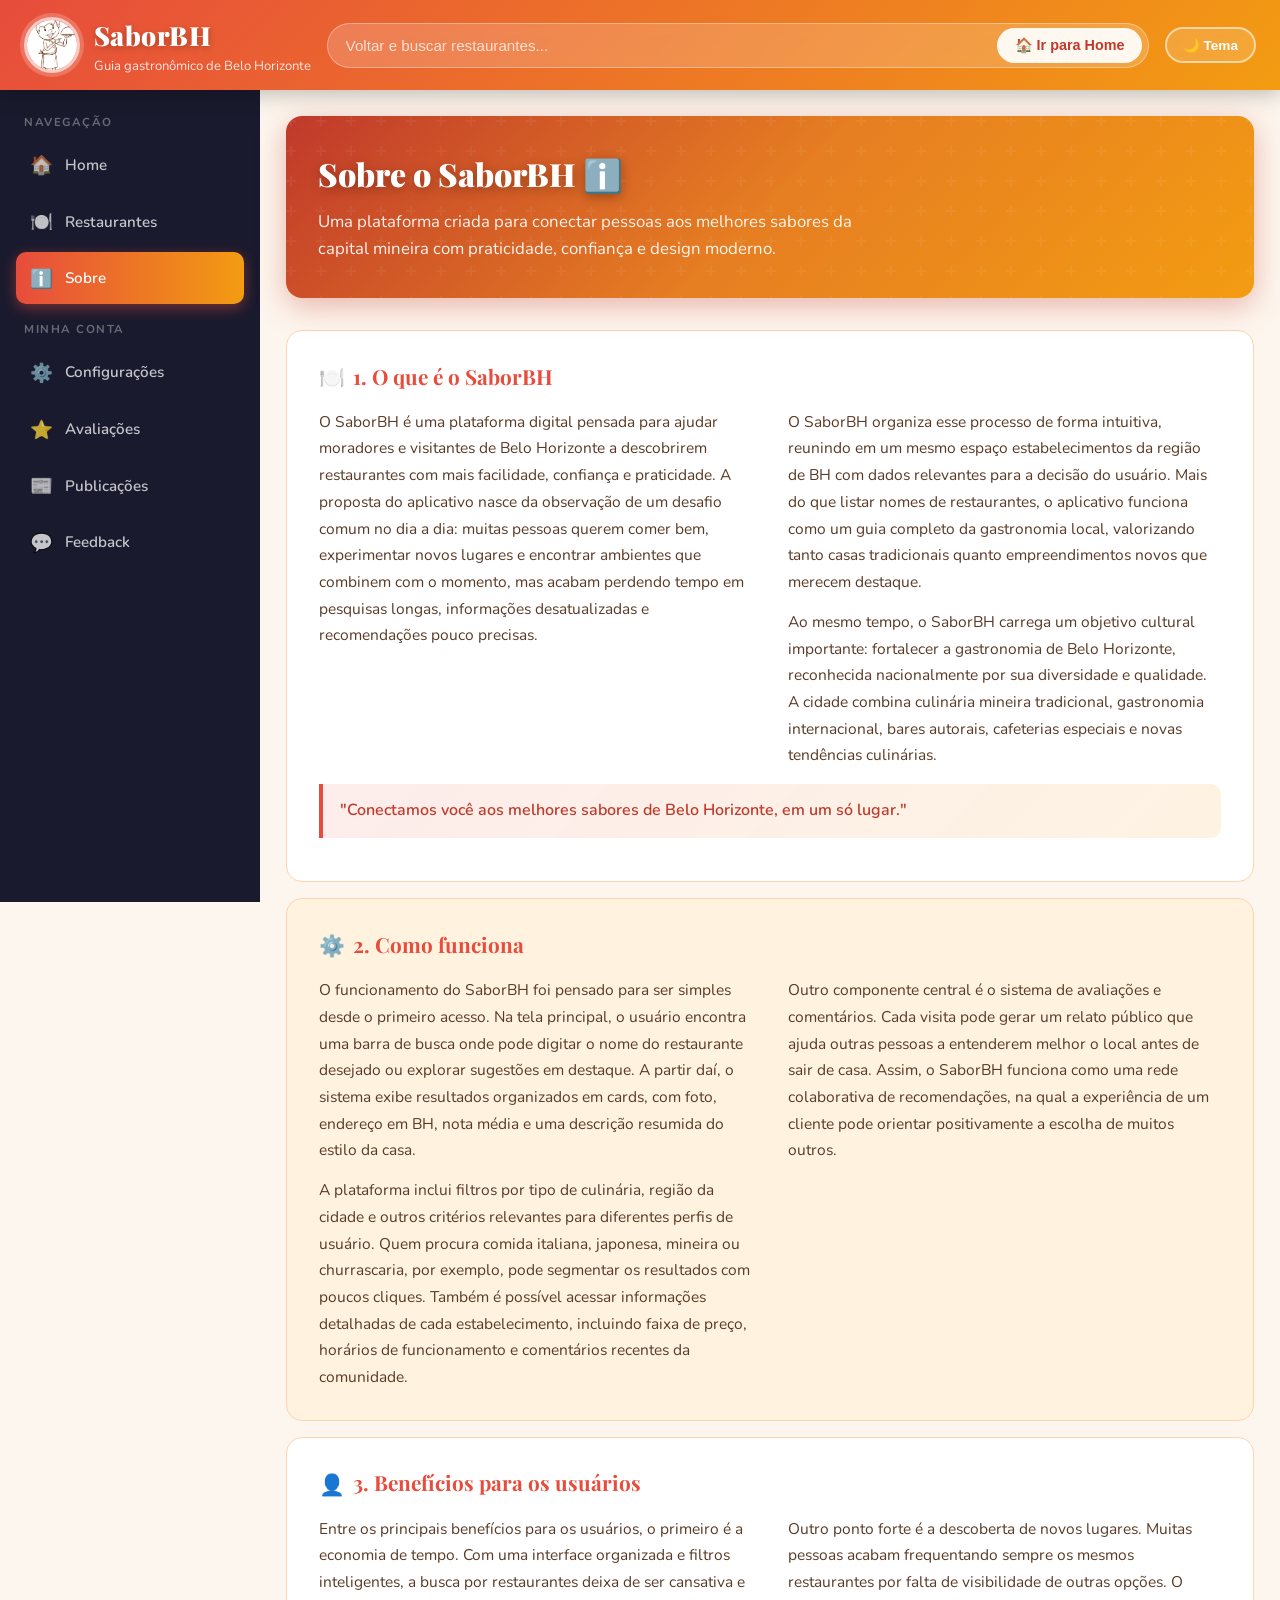
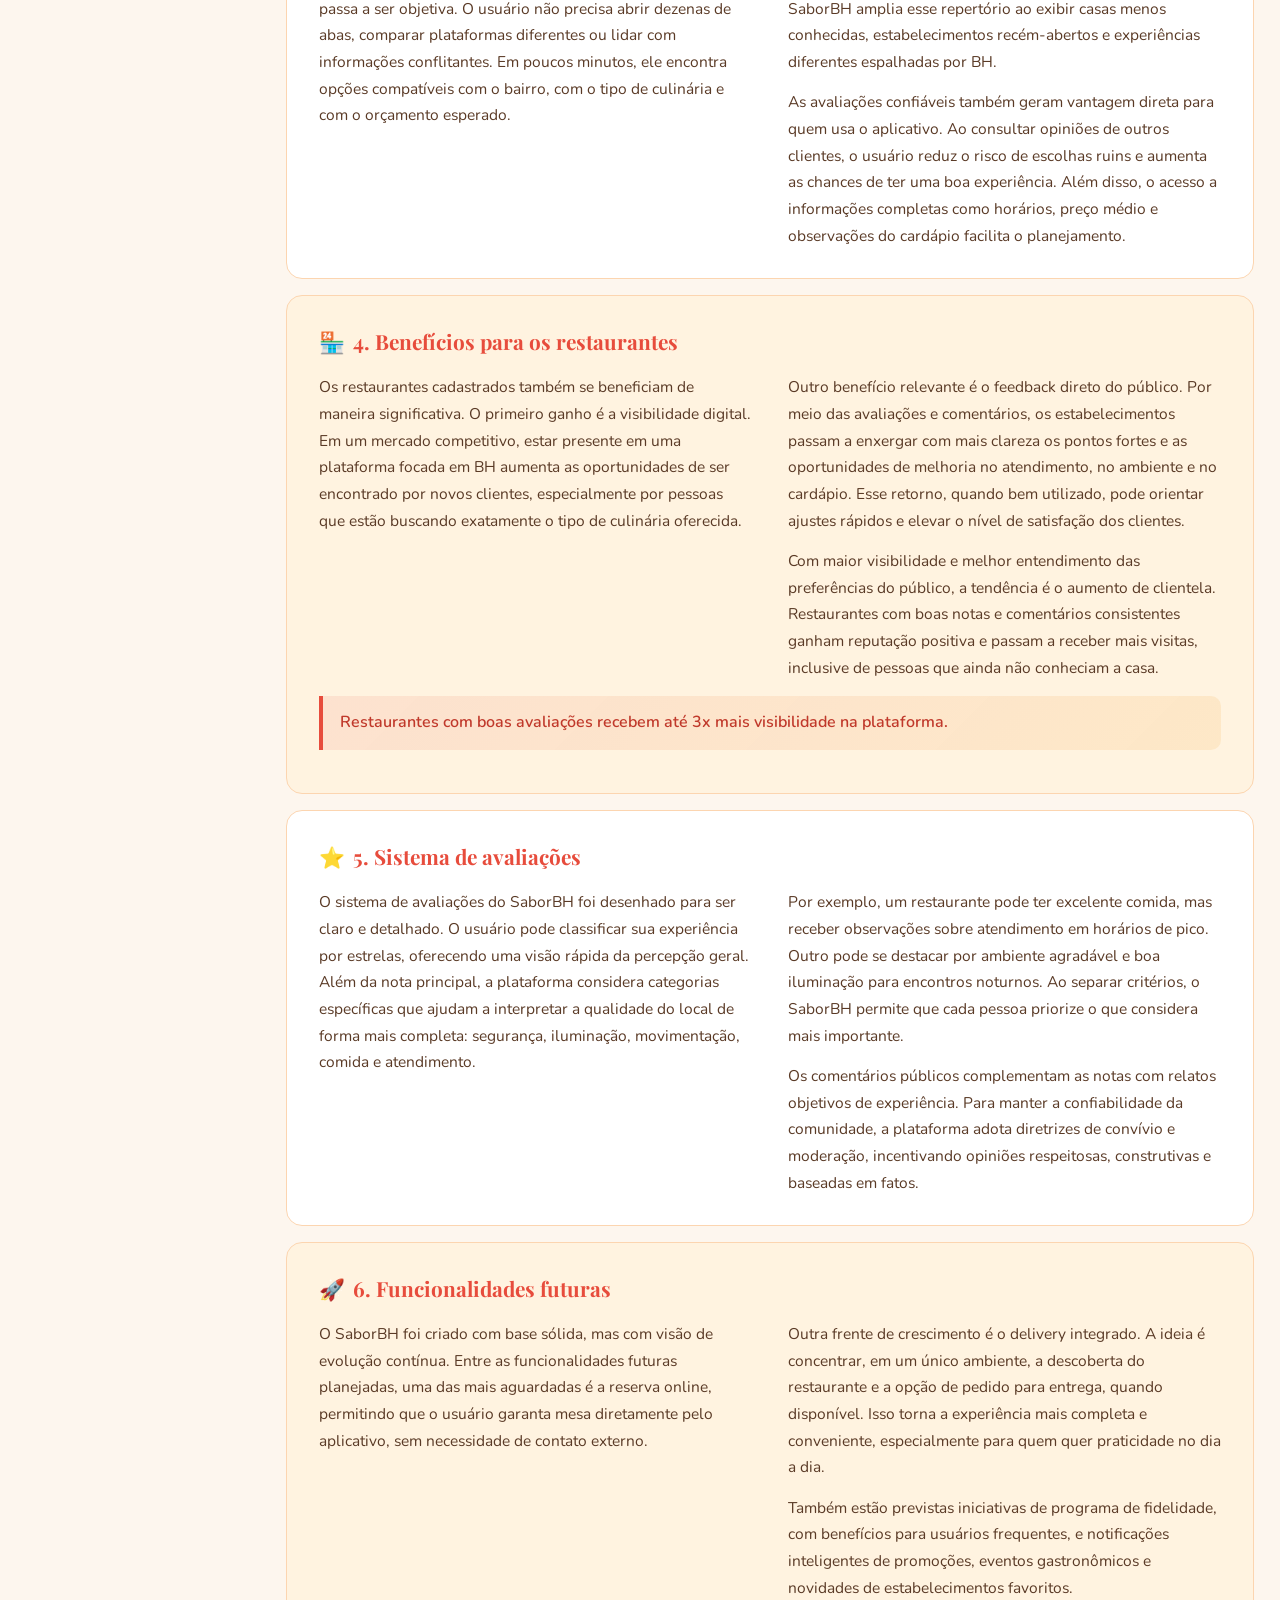
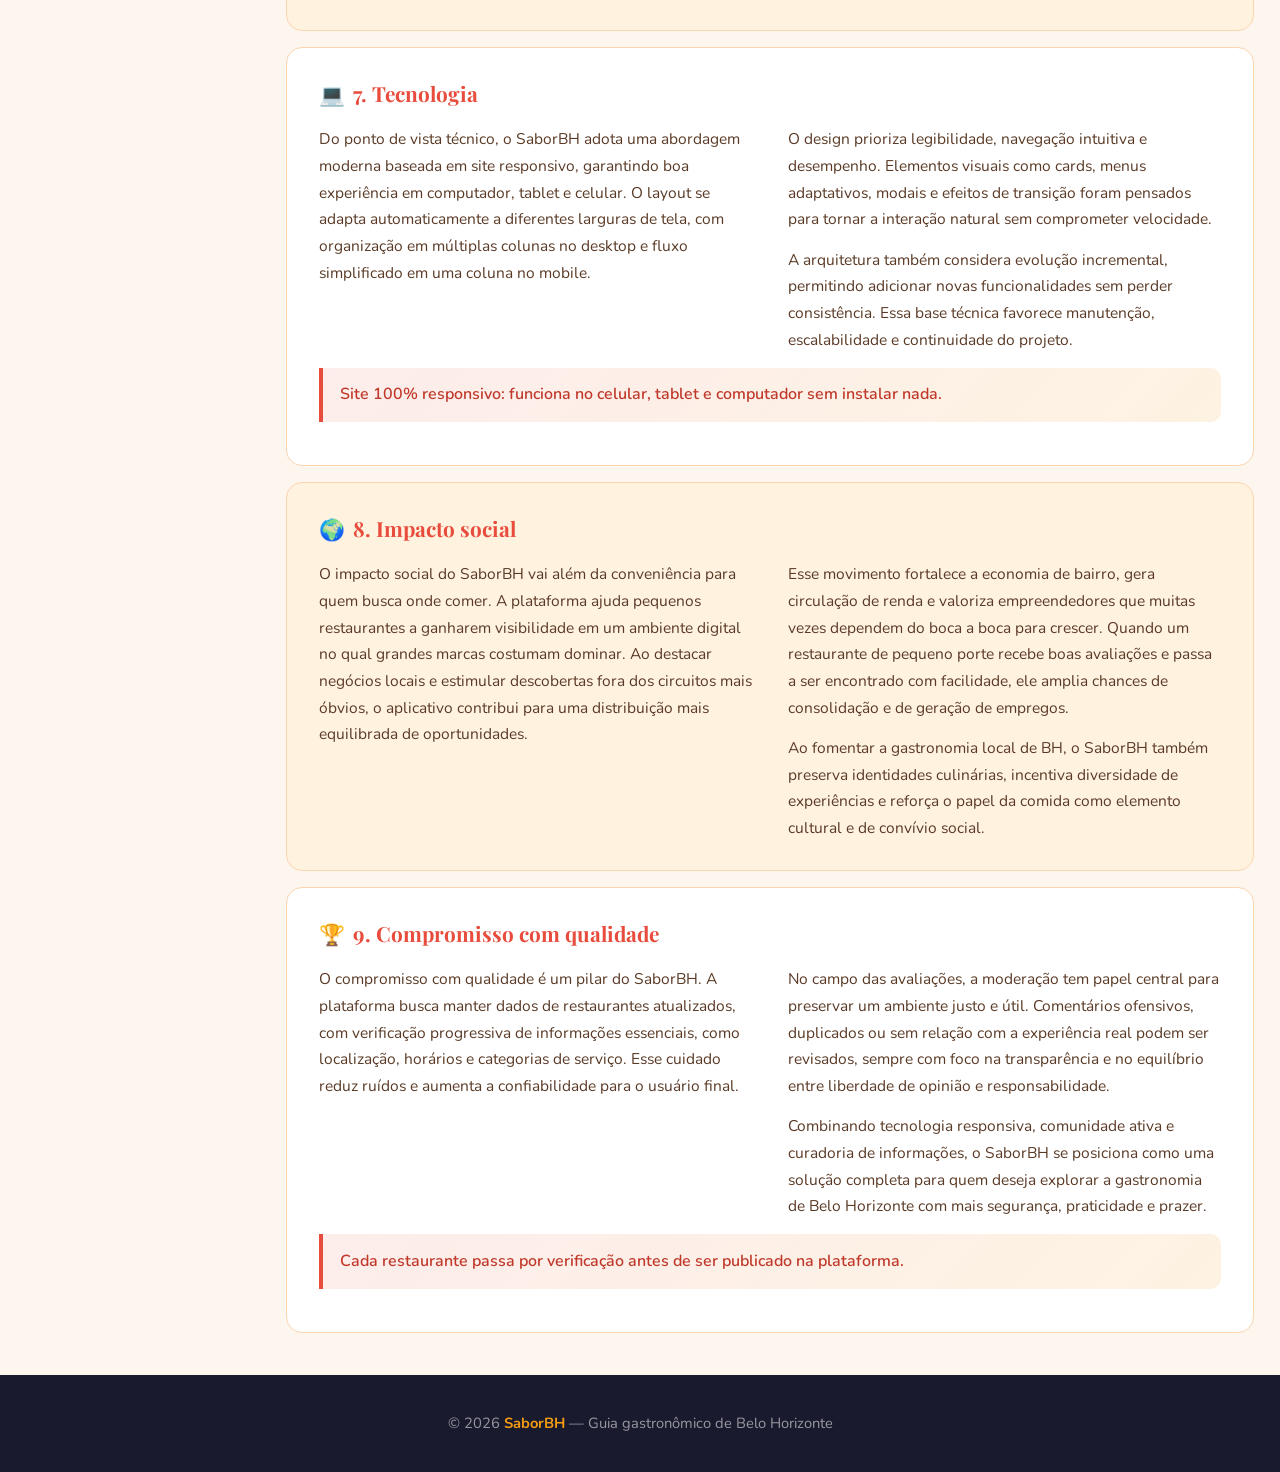
==== commit ec664d8a: "ultimo commit" ====
--- a/public/sobre.html
+++ b/public/sobre.html
@@ -7,105 +7,180 @@
   <link rel="stylesheet" href="style.css">
 </head>
 <body>
+
+  <!-- HEADER (igual ao index) -->
   <header class="top-header">
     <div class="brand">
-      <img src="img/logo-chef.jpeg" alt="Logo SaborBH com chef" class="brand-logo">
+      <img src="img/logo-chef.jpeg" alt="Logo SaborBH" class="brand-logo">
       <div class="brand-text">
         <h1>SaborBH</h1>
-        <p>Guia gastronomico de Belo Horizonte</p>
+        <p>Guia gastronômico de Belo Horizonte</p>
       </div>
     </div>
+
     <form class="search-box" action="index.html">
-      <input type="search" placeholder="Volte para buscar restaurantes..." aria-label="Pesquisar">
-      <button type="submit">Ir para Home</button>
+      <input type="search" placeholder="Voltar e buscar restaurantes..." aria-label="Pesquisar">
+      <button type="submit">🏠 Ir para Home</button>
     </form>
+
     <div class="header-actions">
-      <button id="themeToggle" class="icon-btn" type="button" aria-label="Alternar tema">Tema</button>
-      <button id="hamburgerBtn" class="icon-btn mobile-only" type="button" aria-label="Abrir menu">Menu</button>
+      <button id="themeToggle" class="icon-btn" type="button" aria-label="Alternar tema">🌙 Tema</button>
+      <button id="hamburgerBtn" class="icon-btn mobile-only" type="button" aria-label="Abrir menu">☰</button>
     </div>
   </header>
 
+  <!-- MOBILE NAV -->
   <nav class="mobile-nav" id="mobileNav">
-    <a href="index.html">Home</a>
-    <a href="index.html#restaurantes">Restaurantes</a>
-    <a href="sobre.html" class="active">Sobre</a>
-    <a href="index.html#configuracoes">Configuracoes</a>
-    <a href="index.html#avaliacoes">Avaliacoes</a>
-    <a href="index.html#publicacoes">Publicacoes</a>
-    <a href="index.html#feedback">Feedback</a>
+    <a href="index.html"><span class="nav-icon">🏠</span> Home</a>
+    <a href="index.html#restaurantes"><span class="nav-icon">🍽️</span> Restaurantes</a>
+    <a href="sobre.html" class="active"><span class="nav-icon">ℹ️</span> Sobre</a>
+    <a href="index.html#configuracoes"><span class="nav-icon">⚙️</span> Configurações</a>
+    <a href="index.html#avaliacoes"><span class="nav-icon">⭐</span> Avaliações</a>
+    <a href="index.html#publicacoes"><span class="nav-icon">📰</span> Publicações</a>
+    <a href="index.html#feedback"><span class="nav-icon">💬</span> Feedback</a>
   </nav>
 
+  <!-- APP SHELL -->
   <div class="app-shell about-shell">
+
+    <!-- SIDEBAR DESKTOP -->
     <aside class="sidebar" id="sidebar">
+      <div class="sidebar-label">Navegação</div>
       <nav>
-        <a href="index.html">Home</a>
-        <a href="index.html#restaurantes">Restaurantes</a>
-        <a href="sobre.html" class="active">Sobre</a>
-        <a href="index.html#configuracoes">Configuracoes</a>
-        <a href="index.html#avaliacoes">Avaliacoes</a>
-        <a href="index.html#publicacoes">Publicacoes</a>
-        <a href="index.html#feedback">Feedback</a>
+        <a href="index.html"><span class="nav-icon">🏠</span> Home</a>
+        <a href="index.html#restaurantes"><span class="nav-icon">🍽️</span> Restaurantes</a>
+        <a href="sobre.html" class="active"><span class="nav-icon">ℹ️</span> Sobre</a>
+      </nav>
+      <div class="sidebar-label">Minha Conta</div>
+      <nav>
+        <a href="index.html#configuracoes"><span class="nav-icon">⚙️</span> Configurações</a>
+        <a href="index.html#avaliacoes"><span class="nav-icon">⭐</span> Avaliações</a>
+        <a href="index.html#publicacoes"><span class="nav-icon">📰</span> Publicações</a>
+        <a href="index.html#feedback"><span class="nav-icon">💬</span> Feedback</a>
       </nav>
     </aside>
 
+    <!-- CONTEÚDO PRINCIPAL -->
     <main class="main-content">
+
       <section class="hero">
-        <h2>Sobre o aplicativo SaborBH</h2>
-        <p>Uma plataforma criada para conectar pessoas aos melhores sabores da capital mineira.</p>
+        <h2>Sobre o SaborBH ℹ️</h2>
+        <p>Uma plataforma criada para conectar pessoas aos melhores sabores da capital mineira com praticidade, confiança e design moderno.</p>
       </section>
 
-      <article class="about-content">
-        <h3>1. O que e o SaborBH</h3>
-        <p>O SaborBH e uma plataforma digital pensada para ajudar moradores e visitantes de Belo Horizonte a descobrirem restaurantes com mais facilidade, confianca e praticidade. A proposta do aplicativo nasce da observacao de um desafio comum no dia a dia: muitas pessoas querem comer bem, experimentar novos lugares e encontrar ambientes que combinem com o momento, mas acabam perdendo tempo em pesquisas longas, informacoes desatualizadas e recomendacoes pouco precisas. O SaborBH organiza esse processo de forma intuitiva, reunindo em um mesmo espaco estabelecimentos da regiao de BH com dados relevantes para a decisao do usuario.</p>
-        <p>Mais do que listar nomes de restaurantes, o aplicativo funciona como um guia completo da gastronomia local, valorizando tanto casas tradicionais quanto empreendimentos novos que merecem destaque. O foco principal e proporcionar uma experiencia digital clara, moderna e responsiva, na qual o usuario consegue pesquisar por tipo de culinaria, filtrar por localizacao, comparar avaliacoes e acessar comentarios de pessoas reais que ja frequentaram os locais. Dessa forma, cada escolha se torna mais segura e alinhada ao perfil de quem busca.</p>
-        <p>Ao mesmo tempo, o SaborBH carrega um objetivo cultural importante: fortalecer a gastronomia de Belo Horizonte, reconhecida nacionalmente por sua diversidade e qualidade. A cidade combina culinaria mineira tradicional, gastronomia internacional, bares autorais, cafeterias especiais e novas tendencias culinarias. O aplicativo foi desenhado para refletir essa riqueza e facilitar o encontro entre publico e restaurantes, criando uma ponte inteligente entre oferta e demanda.</p>
+      <div class="about-content">
 
-        <h3>2. Como funciona</h3>
-        <p>O funcionamento do SaborBH foi pensado para ser simples desde o primeiro acesso. Na tela principal, o usuario encontra uma barra de busca onde pode digitar o nome do restaurante desejado ou explorar sugestoes em destaque. A partir dai, o sistema exibe resultados organizados em cards, com foto, endereco em BH, nota media e uma descricao resumida do estilo da casa. Esse formato visual acelera a comparacao entre opcoes e reduz o tempo necessario para tomar uma decisao.</p>
-        <p>A plataforma inclui filtros por tipo de culinaria, regiao da cidade e outros criterios relevantes para diferentes perfis de usuario. Quem procura comida italiana, japonesa, mineira ou churrascaria, por exemplo, pode segmentar os resultados com poucos cliques. Tambem e possivel acessar informacoes detalhadas de cada estabelecimento, incluindo faixa de preco, horarios de funcionamento e comentarios recentes da comunidade. O objetivo e dar ao usuario contexto suficiente para escolher com tranquilidade.</p>
-        <p>Outro componente central e o sistema de avaliacoes e comentarios. Cada visita pode gerar um relato publico que ajuda outras pessoas a entenderem melhor o local antes de sair de casa. Em vez de depender apenas de marketing ou fotos promocionais, o usuario passa a contar com percepcoes reais sobre atendimento, qualidade da comida e ambiente. Assim, o SaborBH funciona como uma rede colaborativa de recomendacoes, na qual a experiencia de um cliente pode orientar positivamente a escolha de muitos outros.</p>
+        <!-- Seção 1 -->
+        <div class="about-section">
+          <h3><span class="sec-icon">🍽️</span> 1. O que é o SaborBH</h3>
+          <div class="about-cols">
+            <p>O SaborBH é uma plataforma digital pensada para ajudar moradores e visitantes de Belo Horizonte a descobrirem restaurantes com mais facilidade, confiança e praticidade. A proposta do aplicativo nasce da observação de um desafio comum no dia a dia: muitas pessoas querem comer bem, experimentar novos lugares e encontrar ambientes que combinem com o momento, mas acabam perdendo tempo em pesquisas longas, informações desatualizadas e recomendações pouco precisas.</p>
+            <p>O SaborBH organiza esse processo de forma intuitiva, reunindo em um mesmo espaço estabelecimentos da região de BH com dados relevantes para a decisão do usuário. Mais do que listar nomes de restaurantes, o aplicativo funciona como um guia completo da gastronomia local, valorizando tanto casas tradicionais quanto empreendimentos novos que merecem destaque.</p>
+            <p>Ao mesmo tempo, o SaborBH carrega um objetivo cultural importante: fortalecer a gastronomia de Belo Horizonte, reconhecida nacionalmente por sua diversidade e qualidade. A cidade combina culinária mineira tradicional, gastronomia internacional, bares autorais, cafeterias especiais e novas tendências culinárias.</p>
+          </div>
+          <div class="highlight-box">
+            "Conectamos você aos melhores sabores de Belo Horizonte, em um só lugar."
+          </div>
+        </div>
 
-        <h3>3. Beneficios para os usuarios</h3>
-        <p>Entre os principais beneficios para os usuarios, o primeiro e a economia de tempo. Com uma interface organizada e filtros inteligentes, a busca por restaurantes deixa de ser cansativa e passa a ser objetiva. O usuario nao precisa abrir dezenas de abas, comparar plataformas diferentes ou lidar com informacoes conflitantes. Em poucos minutos, ele encontra opcoes compativeis com o bairro, com o tipo de culinaria e com o orcamento esperado.</p>
-        <p>Outro ponto forte e a descoberta de novos lugares. Muitas pessoas acabam frequentando sempre os mesmos restaurantes por falta de visibilidade de outras opcoes. O SaborBH amplia esse repertorio ao exibir casas menos conhecidas, estabelecimentos recem-abertos e experiencias diferentes espalhadas por BH. Isso torna a rotina mais variada e incentiva a exploracao da cena gastronomica local.</p>
-        <p>As avaliacoes confiaveis tambem geram vantagem direta para quem usa o aplicativo. Ao consultar opinioes de outros clientes, o usuario reduz o risco de escolhas ruins e aumenta as chances de ter uma boa experiencia. Alem disso, o acesso a informacoes completas como horarios, preco medio e observacoes do cardapio facilita o planejamento, seja para um almoco rapido, um encontro em casal, uma reuniao de trabalho ou uma comemoracao especial.</p>
+        <!-- Seção 2 -->
+        <div class="about-section">
+          <h3><span class="sec-icon">⚙️</span> 2. Como funciona</h3>
+          <div class="about-cols">
+            <p>O funcionamento do SaborBH foi pensado para ser simples desde o primeiro acesso. Na tela principal, o usuário encontra uma barra de busca onde pode digitar o nome do restaurante desejado ou explorar sugestões em destaque. A partir daí, o sistema exibe resultados organizados em cards, com foto, endereço em BH, nota média e uma descrição resumida do estilo da casa.</p>
+            <p>A plataforma inclui filtros por tipo de culinária, região da cidade e outros critérios relevantes para diferentes perfis de usuário. Quem procura comida italiana, japonesa, mineira ou churrascaria, por exemplo, pode segmentar os resultados com poucos cliques. Também é possível acessar informações detalhadas de cada estabelecimento, incluindo faixa de preço, horários de funcionamento e comentários recentes da comunidade.</p>
+            <p>Outro componente central é o sistema de avaliações e comentários. Cada visita pode gerar um relato público que ajuda outras pessoas a entenderem melhor o local antes de sair de casa. Assim, o SaborBH funciona como uma rede colaborativa de recomendações, na qual a experiência de um cliente pode orientar positivamente a escolha de muitos outros.</p>
+          </div>
+        </div>
 
-        <h3>4. Beneficios para os restaurantes</h3>
-        <p>Os restaurantes cadastrados tambem se beneficiam de maneira significativa. O primeiro ganho e a visibilidade digital. Em um mercado competitivo, estar presente em uma plataforma focada em BH aumenta as oportunidades de ser encontrado por novos clientes, especialmente por pessoas que estao buscando exatamente o tipo de culinaria oferecida. Isso e importante tanto para casas tradicionais quanto para negocios em fase de crescimento.</p>
-        <p>Outro beneficio relevante e o feedback direto do publico. Por meio das avaliacoes e comentarios, os estabelecimentos passam a enxergar com mais clareza os pontos fortes e as oportunidades de melhoria no atendimento, no ambiente e no cardapio. Esse retorno, quando bem utilizado, pode orientar ajustes rapidos e elevar o nivel de satisfacao dos clientes.</p>
-        <p>Com maior visibilidade e melhor entendimento das preferencias do publico, a tendencia e o aumento de clientela. Restaurantes com boas notas e comentarios consistentes ganham reputacao positiva e passam a receber mais visitas, inclusive de pessoas que ainda nao conheciam a casa. Assim, o SaborBH atua como um canal de promocao qualificada, favorecendo relacoes mais sustentaveis entre consumidores e empreendedores locais.</p>
+        <!-- Seção 3 -->
+        <div class="about-section">
+          <h3><span class="sec-icon">👤</span> 3. Benefícios para os usuários</h3>
+          <div class="about-cols">
+            <p>Entre os principais benefícios para os usuários, o primeiro é a economia de tempo. Com uma interface organizada e filtros inteligentes, a busca por restaurantes deixa de ser cansativa e passa a ser objetiva. O usuário não precisa abrir dezenas de abas, comparar plataformas diferentes ou lidar com informações conflitantes. Em poucos minutos, ele encontra opções compatíveis com o bairro, com o tipo de culinária e com o orçamento esperado.</p>
+            <p>Outro ponto forte é a descoberta de novos lugares. Muitas pessoas acabam frequentando sempre os mesmos restaurantes por falta de visibilidade de outras opções. O SaborBH amplia esse repertório ao exibir casas menos conhecidas, estabelecimentos recém-abertos e experiências diferentes espalhadas por BH.</p>
+            <p>As avaliações confiáveis também geram vantagem direta para quem usa o aplicativo. Ao consultar opiniões de outros clientes, o usuário reduz o risco de escolhas ruins e aumenta as chances de ter uma boa experiência. Além disso, o acesso a informações completas como horários, preço médio e observações do cardápio facilita o planejamento.</p>
+          </div>
+        </div>
 
-        <h3>5. Sistema de avaliacoes</h3>
-        <p>O sistema de avaliacoes do SaborBH foi desenhado para ser claro e detalhado. O usuario pode classificar sua experiencia por estrelas, oferecendo uma visao rapida da percepcao geral. Alem da nota principal, a plataforma considera categorias especificas que ajudam a interpretar a qualidade do local de forma mais completa: seguranca, iluminacao, movimentacao, comida e atendimento. Esse modelo evita analises superficiais e traz mais contexto para quem vai escolher.</p>
-        <p>Por exemplo, um restaurante pode ter excelente comida, mas receber observacoes sobre atendimento em horarios de pico. Outro pode se destacar por ambiente agradavel e boa iluminacao para encontros noturnos. Ao separar criterios, o SaborBH permite que cada pessoa priorize o que considera mais importante. Quem valoriza rapidez no servico, quem busca ambiente tranquilo ou quem quer opcoes acessiveis encontra informacoes mais precisas.</p>
-        <p>Os comentarios publicos complementam as notas com relatos objetivos de experiencia. Para manter a confiabilidade da comunidade, a plataforma adota diretrizes de convivio e moderacao, incentivando opinioes respeitosas, construtivas e baseadas em fatos. Esse cuidado preserva a utilidade do sistema e fortalece a credibilidade das recomendacoes.</p>
+        <!-- Seção 4 -->
+        <div class="about-section">
+          <h3><span class="sec-icon">🏪</span> 4. Benefícios para os restaurantes</h3>
+          <div class="about-cols">
+            <p>Os restaurantes cadastrados também se beneficiam de maneira significativa. O primeiro ganho é a visibilidade digital. Em um mercado competitivo, estar presente em uma plataforma focada em BH aumenta as oportunidades de ser encontrado por novos clientes, especialmente por pessoas que estão buscando exatamente o tipo de culinária oferecida.</p>
+            <p>Outro benefício relevante é o feedback direto do público. Por meio das avaliações e comentários, os estabelecimentos passam a enxergar com mais clareza os pontos fortes e as oportunidades de melhoria no atendimento, no ambiente e no cardápio. Esse retorno, quando bem utilizado, pode orientar ajustes rápidos e elevar o nível de satisfação dos clientes.</p>
+            <p>Com maior visibilidade e melhor entendimento das preferências do público, a tendência é o aumento de clientela. Restaurantes com boas notas e comentários consistentes ganham reputação positiva e passam a receber mais visitas, inclusive de pessoas que ainda não conheciam a casa.</p>
+          </div>
+          <div class="highlight-box">
+            Restaurantes com boas avaliações recebem até 3x mais visibilidade na plataforma.
+          </div>
+        </div>
 
-        <h3>6. Funcionalidades futuras</h3>
-        <p>O SaborBH foi criado com base solida, mas com visao de evolucao continua. Entre as funcionalidades futuras planejadas, uma das mais aguardadas e a reserva online, permitindo que o usuario garanta mesa diretamente pelo aplicativo, sem necessidade de contato externo. Esse recurso tende a simplificar a jornada e aumentar a conversao para os restaurantes parceiros.</p>
-        <p>Outra frente de crescimento e o delivery integrado. A ideia e concentrar, em um unico ambiente, a descoberta do restaurante e a opcao de pedido para entrega, quando disponivel. Isso torna a experiencia mais completa e conveniente, especialmente para quem quer praticidade no dia a dia.</p>
-        <p>Tambem estao previstas iniciativas de programa de fidelidade, com beneficios para usuarios frequentes, e notificacoes inteligentes de promocoes, eventos gastronomicos e novidades de estabelecimentos favoritos. Com essas evolucoes, o SaborBH amplia seu valor como plataforma de relacionamento continuo entre publico e restaurantes.</p>
+        <!-- Seção 5 -->
+        <div class="about-section">
+          <h3><span class="sec-icon">⭐</span> 5. Sistema de avaliações</h3>
+          <div class="about-cols">
+            <p>O sistema de avaliações do SaborBH foi desenhado para ser claro e detalhado. O usuário pode classificar sua experiência por estrelas, oferecendo uma visão rápida da percepção geral. Além da nota principal, a plataforma considera categorias específicas que ajudam a interpretar a qualidade do local de forma mais completa: segurança, iluminação, movimentação, comida e atendimento.</p>
+            <p>Por exemplo, um restaurante pode ter excelente comida, mas receber observações sobre atendimento em horários de pico. Outro pode se destacar por ambiente agradável e boa iluminação para encontros noturnos. Ao separar critérios, o SaborBH permite que cada pessoa priorize o que considera mais importante.</p>
+            <p>Os comentários públicos complementam as notas com relatos objetivos de experiência. Para manter a confiabilidade da comunidade, a plataforma adota diretrizes de convívio e moderação, incentivando opiniões respeitosas, construtivas e baseadas em fatos.</p>
+          </div>
+        </div>
 
-        <h3>7. Tecnologia</h3>
-        <p>Do ponto de vista tecnico, o SaborBH adota uma abordagem moderna baseada em site responsivo, garantindo boa experiencia em computador, tablet e celular. O layout se adapta automaticamente a diferentes larguras de tela, com organizacao em multiplas colunas no desktop e fluxo simplificado em uma coluna no mobile. Esse comportamento e essencial para atender perfis variados de uso, desde pesquisas planejadas em casa ate buscas rapidas na rua.</p>
-        <p>O design prioriza legibilidade, navegacao intuitiva e desempenho. Elementos visuais como cards, menus adaptativos, modais e efeitos de transicao foram pensados para tornar a interacao natural sem comprometer velocidade. O resultado e uma interface moderna, objetiva e amigavel, que facilita o acesso as informacoes mais importantes em poucos toques.</p>
-        <p>A arquitetura tambem considera evolucao incremental, permitindo adicionar novas funcionalidades sem perder consistencia. Essa base tecnica favorece manutencao, escalabilidade e continuidade do projeto, aspectos fundamentais para qualquer plataforma digital que pretende crescer com qualidade.</p>
+        <!-- Seção 6 -->
+        <div class="about-section">
+          <h3><span class="sec-icon">🚀</span> 6. Funcionalidades futuras</h3>
+          <div class="about-cols">
+            <p>O SaborBH foi criado com base sólida, mas com visão de evolução contínua. Entre as funcionalidades futuras planejadas, uma das mais aguardadas é a reserva online, permitindo que o usuário garanta mesa diretamente pelo aplicativo, sem necessidade de contato externo.</p>
+            <p>Outra frente de crescimento é o delivery integrado. A ideia é concentrar, em um único ambiente, a descoberta do restaurante e a opção de pedido para entrega, quando disponível. Isso torna a experiência mais completa e conveniente, especialmente para quem quer praticidade no dia a dia.</p>
+            <p>Também estão previstas iniciativas de programa de fidelidade, com benefícios para usuários frequentes, e notificações inteligentes de promoções, eventos gastronômicos e novidades de estabelecimentos favoritos.</p>
+          </div>
+        </div>
 
-        <h3>8. Impacto social</h3>
-        <p>O impacto social do SaborBH vai alem da conveniencia para quem busca onde comer. A plataforma ajuda pequenos restaurantes a ganharem visibilidade em um ambiente digital no qual grandes marcas costumam dominar. Ao destacar negocios locais e estimular descobertas fora dos circuitos mais obvios, o aplicativo contribui para uma distribuicao mais equilibrada de oportunidades.</p>
-        <p>Esse movimento fortalece a economia de bairro, gera circulacao de renda e valoriza empreendedores que muitas vezes dependem do boca a boca para crescer. Quando um restaurante de pequeno porte recebe boas avaliacoes e passa a ser encontrado com facilidade, ele amplia chances de consolidacao e de geracao de empregos.</p>
-        <p>Ao fomentar a gastronomia local de BH, o SaborBH tambem preserva identidades culinarias, incentiva diversidade de experiencias e reforca o papel da comida como elemento cultural e de convivio social. Assim, a tecnologia se torna instrumento pratico de desenvolvimento local.</p>
+        <!-- Seção 7 -->
+        <div class="about-section">
+          <h3><span class="sec-icon">💻</span> 7. Tecnologia</h3>
+          <div class="about-cols">
+            <p>Do ponto de vista técnico, o SaborBH adota uma abordagem moderna baseada em site responsivo, garantindo boa experiência em computador, tablet e celular. O layout se adapta automaticamente a diferentes larguras de tela, com organização em múltiplas colunas no desktop e fluxo simplificado em uma coluna no mobile.</p>
+            <p>O design prioriza legibilidade, navegação intuitiva e desempenho. Elementos visuais como cards, menus adaptativos, modais e efeitos de transição foram pensados para tornar a interação natural sem comprometer velocidade.</p>
+            <p>A arquitetura também considera evolução incremental, permitindo adicionar novas funcionalidades sem perder consistência. Essa base técnica favorece manutenção, escalabilidade e continuidade do projeto.</p>
+          </div>
+          <div class="highlight-box">
+            Site 100% responsivo: funciona no celular, tablet e computador sem instalar nada.
+          </div>
+        </div>
 
-        <h3>9. Compromisso com qualidade</h3>
-        <p>O compromisso com qualidade e um pilar do SaborBH. A plataforma busca manter dados de restaurantes atualizados, com verificacao progressiva de informacoes essenciais, como localizacao, horarios e categorias de servico. Esse cuidado reduz ruidos e aumenta a confiabilidade para o usuario final.</p>
-        <p>No campo das avaliacoes, a moderacao tem papel central para preservar um ambiente justo e util. Comentarios ofensivos, duplicados ou sem relacao com a experiencia real podem ser revisados, sempre com foco na transparencia e no equilibrio entre liberdade de opiniao e responsabilidade. O objetivo e garantir que as notas representem experiencias autenicas e ajudem de fato na tomada de decisao.</p>
-        <p>Combinando tecnologia responsiva, comunidade ativa e curadoria de informacoes, o SaborBH se posiciona como uma solucao completa para quem deseja explorar a gastronomia de Belo Horizonte com mais seguranca, praticidade e prazer. O aplicativo nasce para resolver uma necessidade cotidiana, mas com potencial de gerar valor duradouro para usuarios, restaurantes e para a cidade como um todo.</p>
-      </article>
+        <!-- Seção 8 -->
+        <div class="about-section">
+          <h3><span class="sec-icon">🌍</span> 8. Impacto social</h3>
+          <div class="about-cols">
+            <p>O impacto social do SaborBH vai além da conveniência para quem busca onde comer. A plataforma ajuda pequenos restaurantes a ganharem visibilidade em um ambiente digital no qual grandes marcas costumam dominar. Ao destacar negócios locais e estimular descobertas fora dos circuitos mais óbvios, o aplicativo contribui para uma distribuição mais equilibrada de oportunidades.</p>
+            <p>Esse movimento fortalece a economia de bairro, gera circulação de renda e valoriza empreendedores que muitas vezes dependem do boca a boca para crescer. Quando um restaurante de pequeno porte recebe boas avaliações e passa a ser encontrado com facilidade, ele amplia chances de consolidação e de geração de empregos.</p>
+            <p>Ao fomentar a gastronomia local de BH, o SaborBH também preserva identidades culinárias, incentiva diversidade de experiências e reforça o papel da comida como elemento cultural e de convívio social.</p>
+          </div>
+        </div>
+
+        <!-- Seção 9 -->
+        <div class="about-section">
+          <h3><span class="sec-icon">🏆</span> 9. Compromisso com qualidade</h3>
+          <div class="about-cols">
+            <p>O compromisso com qualidade é um pilar do SaborBH. A plataforma busca manter dados de restaurantes atualizados, com verificação progressiva de informações essenciais, como localização, horários e categorias de serviço. Esse cuidado reduz ruídos e aumenta a confiabilidade para o usuário final.</p>
+            <p>No campo das avaliações, a moderação tem papel central para preservar um ambiente justo e útil. Comentários ofensivos, duplicados ou sem relação com a experiência real podem ser revisados, sempre com foco na transparência e no equilíbrio entre liberdade de opinião e responsabilidade.</p>
+            <p>Combinando tecnologia responsiva, comunidade ativa e curadoria de informações, o SaborBH se posiciona como uma solução completa para quem deseja explorar a gastronomia de Belo Horizonte com mais segurança, praticidade e prazer.</p>
+          </div>
+          <div class="highlight-box">
+            Cada restaurante passa por verificação antes de ser publicado na plataforma.
+          </div>
+        </div>
+
+      </div><!-- /.about-content -->
     </main>
-  </div>
+  </div><!-- /.app-shell -->
 
+  <!-- FOOTER -->
   <footer>
-    <p>© 2026 SaborBH</p>
+    <p>© 2026 <strong>SaborBH</strong> — Guia gastronômico de Belo Horizonte</p>
   </footer>
+
   <script src="script.js"></script>
 </body>
-</html>+</html>
